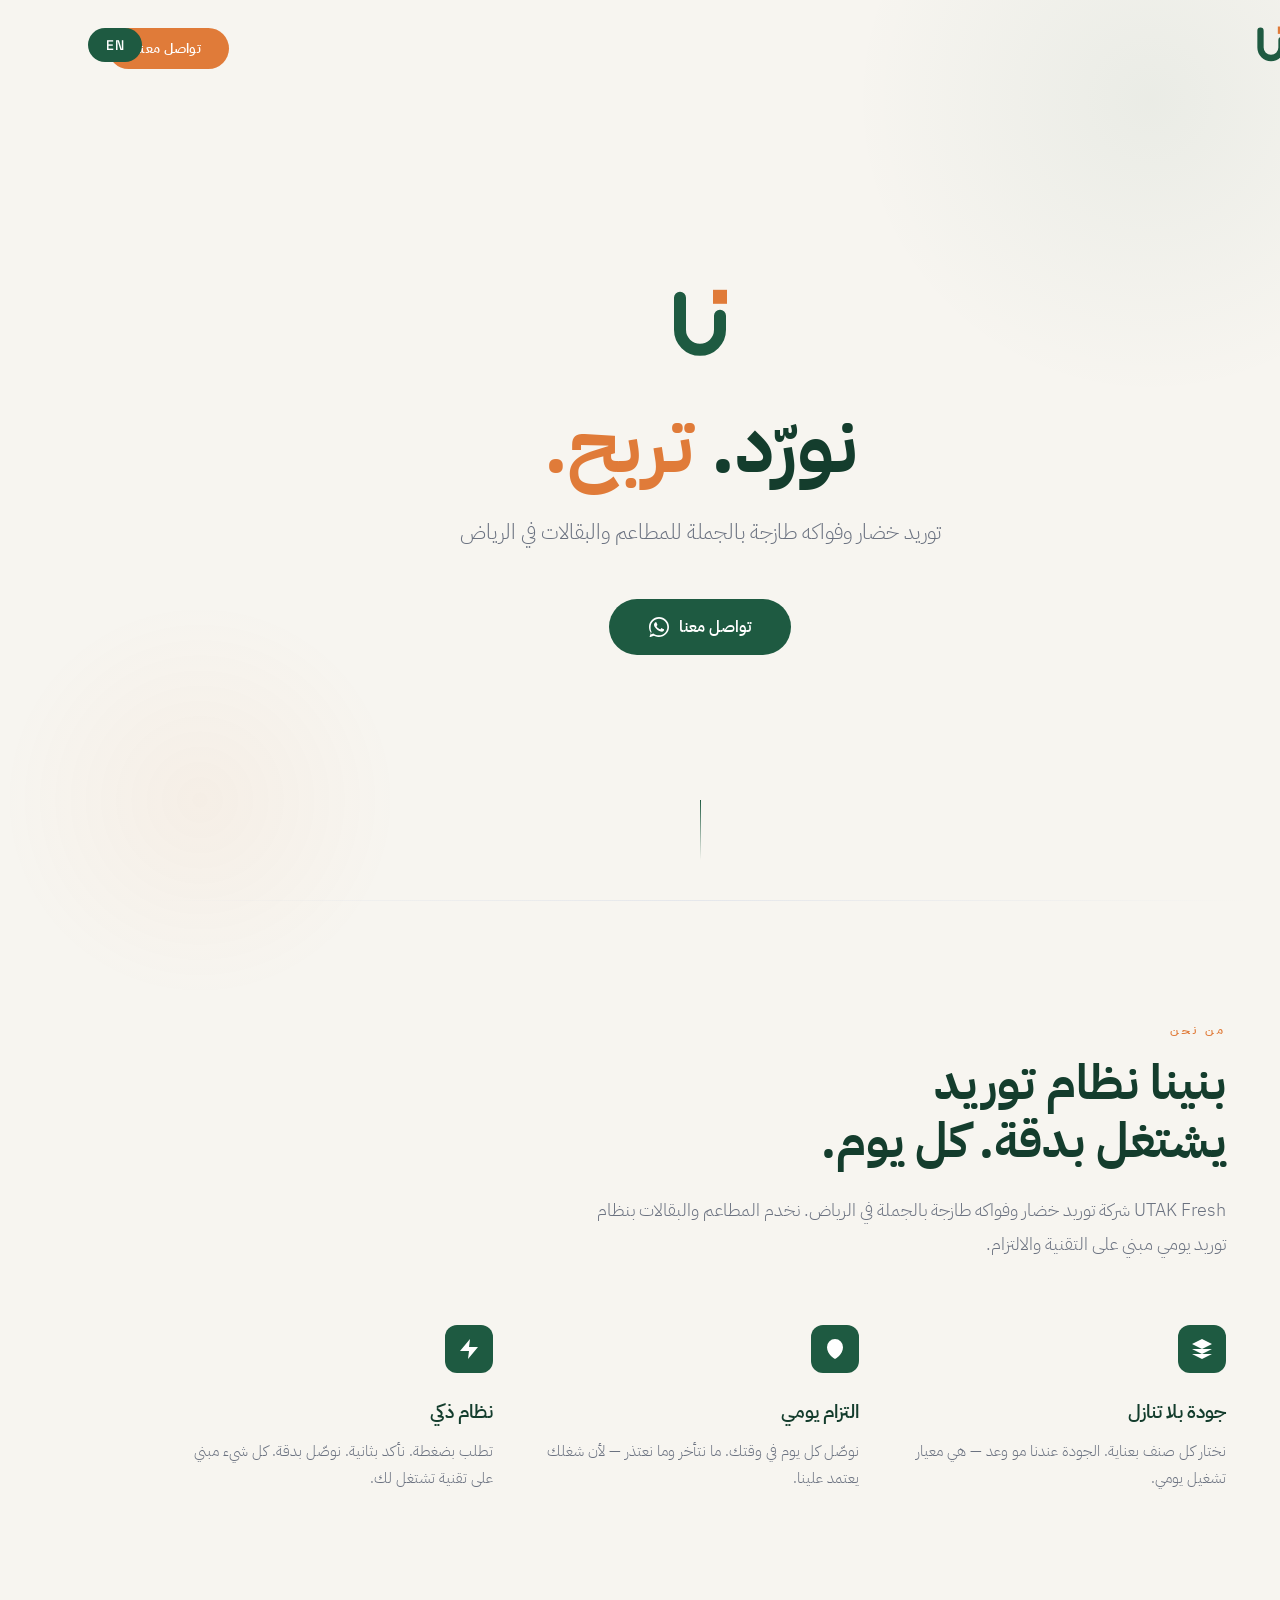
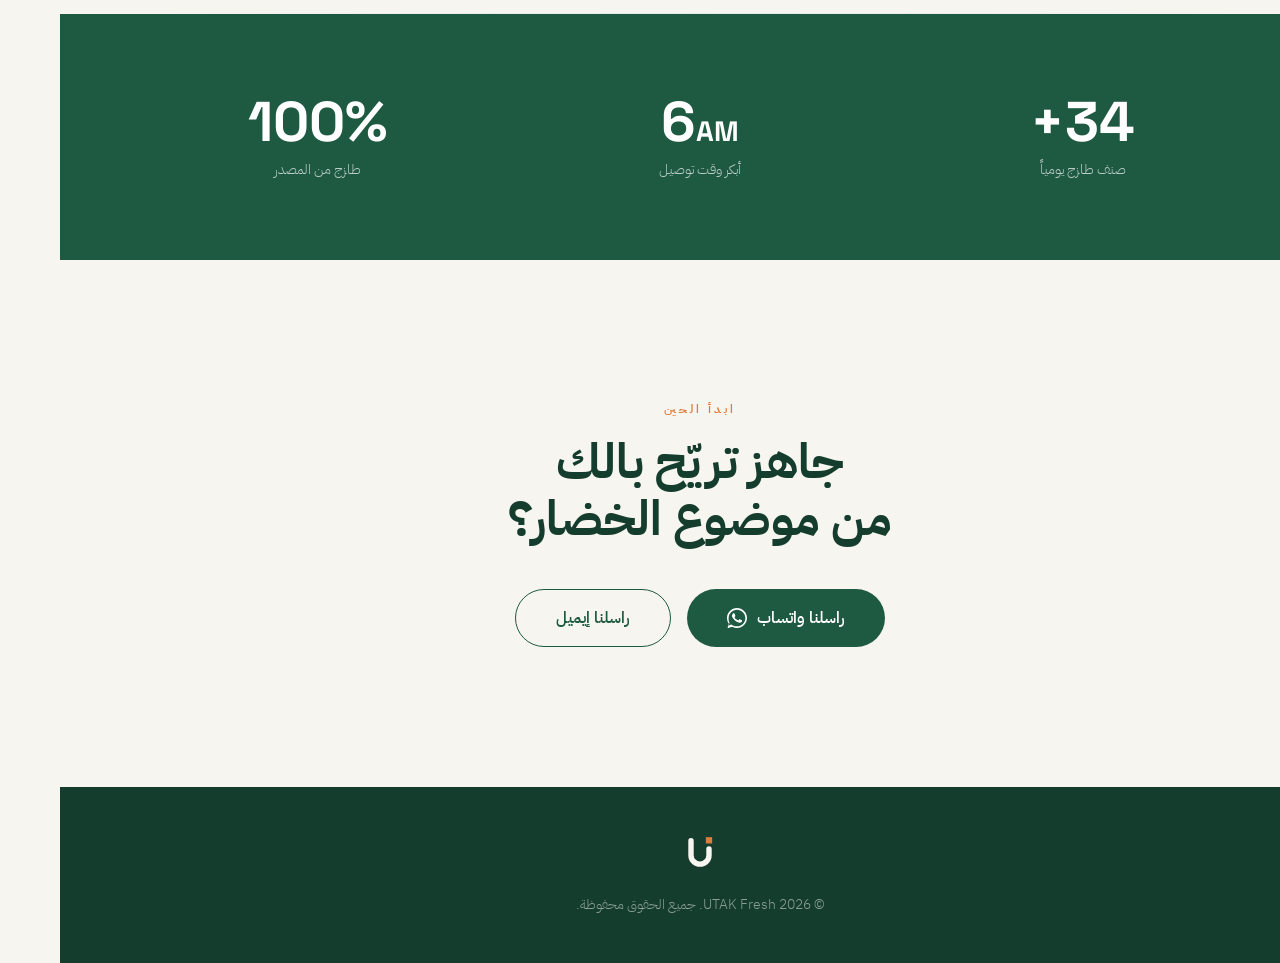
==== index.html @ 9f9133dc "initial commit" ====
<!DOCTYPE html>
<html lang="ar" dir="rtl">
<head>
<meta charset="UTF-8">
<meta name="viewport" content="width=device-width, initial-scale=1.0">
<title>UTAK Fresh | توريد خضار وفواكه طازجة بالجملة</title>
<meta name="description" content="UTAK Fresh - شريكك في توريد الخضار والفواكه الطازجة بالجملة في الرياض">
<link rel="preconnect" href="https://fonts.googleapis.com">
<link href="https://fonts.googleapis.com/css2?family=IBM+Plex+Sans+Arabic:wght@300;400;500;600;700&family=Space+Grotesk:wght@300;400;500;600;700&display=swap" rel="stylesheet">
<style>
*, *::before, *::after { margin:0; padding:0; box-sizing:border-box; }

:root {
  --green: #1E5A41;
  --green-dark: #143D2D;
  --orange: #E07B39;
  --cream: #F7F5F0;
  --white: #FFFFFF;
  --black: #0A0A0A;
  --gray: #6B7280;
  --gray-light: #E5E7EB;
}

html { scroll-behavior: smooth; }

body {
  font-family: 'IBM Plex Sans Arabic', sans-serif;
  background: var(--cream);
  color: var(--black);
  overflow-x: hidden;
  -webkit-font-smoothing: antialiased;
}

body[dir="ltr"] {
  font-family: 'Space Grotesk', sans-serif;
}

/* ===== LANG TOGGLE ===== */
.lang-toggle {
  position: fixed;
  top: 28px;
  left: 28px;
  z-index: 1000;
  background: var(--green);
  color: var(--white);
  border: none;
  padding: 8px 18px;
  border-radius: 40px;
  font-size: 14px;
  font-weight: 500;
  cursor: pointer;
  letter-spacing: 0.5px;
  transition: all 0.3s ease;
  font-family: 'Space Grotesk', sans-serif;
}

[dir="ltr"] .lang-toggle { right: 28px; left: auto; }

.lang-toggle:hover {
  background: var(--green-dark);
  transform: scale(1.05);
}

/* ===== NAV ===== */
nav {
  position: fixed;
  top: 0;
  width: 100%;
  padding: 24px 48px;
  display: flex;
  justify-content: space-between;
  align-items: center;
  z-index: 100;
  transition: all 0.4s ease;
}

nav.scrolled {
  background: rgba(247,245,240,0.92);
  backdrop-filter: blur(20px);
  padding: 16px 48px;
  box-shadow: 0 1px 0 rgba(0,0,0,0.05);
}

.nav-logo svg { width: 42px; height: 42px; }

.nav-cta {
  background: var(--orange);
  color: var(--white);
  text-decoration: none;
  padding: 10px 28px;
  border-radius: 40px;
  font-size: 14px;
  font-weight: 600;
  transition: all 0.3s ease;
  letter-spacing: 0.3px;
}

.nav-cta:hover {
  background: #c96a2e;
  transform: translateY(-2px);
  box-shadow: 0 8px 24px rgba(224,123,57,0.3);
}

/* ===== HERO ===== */
.hero {
  min-height: 100vh;
  display: flex;
  flex-direction: column;
  justify-content: center;
  align-items: center;
  text-align: center;
  padding: 120px 24px 80px;
  position: relative;
}

.hero::before {
  content: '';
  position: absolute;
  top: -200px;
  right: -200px;
  width: 600px;
  height: 600px;
  background: radial-gradient(circle, rgba(30,90,65,0.06) 0%, transparent 70%);
  border-radius: 50%;
  animation: pulse 8s ease-in-out infinite;
}

.hero::after {
  content: '';
  position: absolute;
  bottom: -100px;
  left: -150px;
  width: 400px;
  height: 400px;
  background: radial-gradient(circle, rgba(224,123,57,0.05) 0%, transparent 70%);
  border-radius: 50%;
  animation: pulse 10s ease-in-out infinite reverse;
}

@keyframes pulse {
  0%, 100% { transform: scale(1); opacity: 0.5; }
  50% { transform: scale(1.15); opacity: 1; }
}

.hero-logo {
  width: 80px;
  height: 80px;
  margin-bottom: 40px;
  opacity: 0;
  animation: fadeUp 1s ease forwards 0.2s;
}

.hero h1 {
  font-size: clamp(2.8rem, 6vw, 5.5rem);
  font-weight: 700;
  line-height: 1.1;
  color: var(--green-dark);
  margin-bottom: 24px;
  opacity: 0;
  animation: fadeUp 1s ease forwards 0.5s;
  max-width: 800px;
}

.hero h1 span {
  color: var(--orange);
}

.hero-sub {
  font-size: clamp(1rem, 2vw, 1.3rem);
  font-weight: 300;
  color: var(--gray);
  max-width: 520px;
  line-height: 1.8;
  margin-bottom: 48px;
  opacity: 0;
  animation: fadeUp 1s ease forwards 0.8s;
}

.hero-cta {
  display: inline-flex;
  align-items: center;
  gap: 10px;
  background: var(--green);
  color: var(--white);
  text-decoration: none;
  padding: 16px 40px;
  border-radius: 50px;
  font-size: 16px;
  font-weight: 600;
  transition: all 0.4s ease;
  opacity: 0;
  animation: fadeUp 1s ease forwards 1.1s;
}

.hero-cta:hover {
  background: var(--green-dark);
  transform: translateY(-3px);
  box-shadow: 0 12px 32px rgba(30,90,65,0.25);
}

.hero-cta svg { width: 20px; height: 20px; }

.scroll-line {
  position: absolute;
  bottom: 40px;
  width: 1px;
  height: 60px;
  background: linear-gradient(to bottom, var(--green), transparent);
  animation: scrollDown 2s ease-in-out infinite;
}

@keyframes scrollDown {
  0% { opacity: 0; transform: translateY(-20px); }
  50% { opacity: 1; }
  100% { opacity: 0; transform: translateY(20px); }
}

@keyframes fadeUp {
  from { opacity: 0; transform: translateY(30px); }
  to { opacity: 1; transform: translateY(0); }
}

/* ===== SECTIONS ===== */
section {
  padding: 120px 24px;
  max-width: 1100px;
  margin: 0 auto;
}

.section-label {
  font-size: 12px;
  font-weight: 600;
  letter-spacing: 3px;
  text-transform: uppercase;
  color: var(--orange);
  margin-bottom: 16px;
}

.section-title {
  font-size: clamp(2rem, 4vw, 3rem);
  font-weight: 700;
  color: var(--green-dark);
  line-height: 1.2;
  margin-bottom: 24px;
}

.section-text {
  font-size: 1.1rem;
  font-weight: 300;
  color: var(--gray);
  line-height: 1.9;
  max-width: 640px;
}

/* ===== DIVIDER ===== */
.divider {
  width: 100%;
  height: 1px;
  background: linear-gradient(to right, transparent, var(--gray-light), transparent);
  max-width: 1100px;
  margin: 0 auto;
}

/* ===== ABOUT ===== */
.about { position: relative; }

/* ===== PILLARS ===== */
.pillars {
  display: grid;
  grid-template-columns: repeat(3, 1fr);
  gap: 48px;
  margin-top: 64px;
}

.pillar {
  opacity: 0;
  transform: translateY(40px);
  transition: all 0.8s ease;
}

.pillar.visible {
  opacity: 1;
  transform: translateY(0);
}

.pillar-icon {
  width: 48px;
  height: 48px;
  background: var(--green);
  border-radius: 12px;
  display: flex;
  align-items: center;
  justify-content: center;
  margin-bottom: 24px;
  transition: transform 0.3s ease;
}

.pillar:hover .pillar-icon {
  transform: rotate(-5deg) scale(1.05);
}

.pillar-icon svg { width: 24px; height: 24px; fill: var(--white); }

.pillar h3 {
  font-size: 1.2rem;
  font-weight: 600;
  color: var(--green-dark);
  margin-bottom: 12px;
}

.pillar p {
  font-size: 0.95rem;
  font-weight: 300;
  color: var(--gray);
  line-height: 1.8;
}

/* ===== STATS BAR ===== */
.stats-bar {
  background: var(--green);
  padding: 80px 24px;
}

.stats-inner {
  max-width: 1100px;
  margin: 0 auto;
  display: grid;
  grid-template-columns: repeat(3, 1fr);
  gap: 48px;
  text-align: center;
}

.stat {
  opacity: 0;
  transform: translateY(20px);
  transition: all 0.6s ease;
}

.stat.visible {
  opacity: 1;
  transform: translateY(0);
}

.stat-number {
  font-family: 'Space Grotesk', sans-serif;
  font-size: clamp(2.5rem, 5vw, 3.5rem);
  font-weight: 700;
  color: var(--white);
  line-height: 1;
  margin-bottom: 8px;
}

.stat-label {
  font-size: 0.9rem;
  font-weight: 300;
  color: rgba(255,255,255,0.7);
}

/* ===== CTA SECTION ===== */
.cta-section {
  text-align: center;
  padding: 140px 24px;
}

.cta-section .section-title {
  margin-bottom: 40px;
}

.cta-buttons {
  display: flex;
  gap: 16px;
  justify-content: center;
  flex-wrap: wrap;
}

.btn-primary {
  display: inline-flex;
  align-items: center;
  gap: 10px;
  background: var(--green);
  color: var(--white);
  text-decoration: none;
  padding: 16px 40px;
  border-radius: 50px;
  font-size: 16px;
  font-weight: 600;
  transition: all 0.4s ease;
}

.btn-primary:hover {
  background: var(--green-dark);
  transform: translateY(-3px);
  box-shadow: 0 12px 32px rgba(30,90,65,0.25);
}

.btn-secondary {
  display: inline-flex;
  align-items: center;
  gap: 10px;
  background: transparent;
  color: var(--green);
  text-decoration: none;
  padding: 16px 40px;
  border-radius: 50px;
  font-size: 16px;
  font-weight: 600;
  border: 1.5px solid var(--green);
  transition: all 0.4s ease;
}

.btn-secondary:hover {
  background: var(--green);
  color: var(--white);
  transform: translateY(-3px);
}

/* ===== FOOTER ===== */
footer {
  background: var(--green-dark);
  padding: 48px 24px;
  text-align: center;
}

.footer-logo svg { width: 36px; height: 36px; margin-bottom: 16px; }

.footer-text {
  font-size: 0.85rem;
  color: rgba(255,255,255,0.5);
  font-weight: 300;
}

.footer-text a {
  color: var(--orange);
  text-decoration: none;
}

/* ===== MOBILE ===== */
@media (max-width: 768px) {
  nav { padding: 16px 20px; }
  nav.scrolled { padding: 12px 20px; }
  .lang-toggle { top: 20px; left: 20px; padding: 6px 14px; font-size: 12px; }
  [dir="ltr"] .lang-toggle { right: 20px; left: auto; }

  .pillars { grid-template-columns: 1fr; gap: 40px; }
  .stats-inner { grid-template-columns: 1fr; gap: 40px; }

  section { padding: 80px 20px; }
  .cta-section { padding: 100px 20px; }

  .hero { padding: 100px 20px 60px; }
  .hero-logo { width: 60px; height: 60px; }
}

/* ===== REDUCED MOTION ===== */
@media (prefers-reduced-motion: reduce) {
  *, *::before, *::after {
    animation-duration: 0.01ms !important;
    transition-duration: 0.01ms !important;
  }
}
</style>
</head>
<body>

<!-- Language Toggle -->
<button class="lang-toggle" onclick="toggleLang()">EN</button>

<!-- Nav -->
<nav id="nav">
  <div class="nav-logo">
    <svg viewBox="0 0 100 100" xmlns="http://www.w3.org/2000/svg">
      <path d="M25 16 v40 a25 25 0 0 0 50 0 V38.5" fill="none" stroke="#1E5A41" stroke-width="15" stroke-linecap="round"/>
      <rect x="66.25" y="6" width="17.5" height="17.5" fill="#E07B39"/>
    </svg>
  </div>
  <a href="https://wa.me/966580040467" target="_blank" class="nav-cta" data-ar="تواصل معنا" data-en="Get in Touch">تواصل معنا</a>
</nav>

<!-- Hero -->
<section class="hero">
  <svg class="hero-logo" viewBox="0 0 100 100" xmlns="http://www.w3.org/2000/svg">
    <path d="M25 16 v40 a25 25 0 0 0 50 0 V38.5" fill="none" stroke="#1E5A41" stroke-width="15" stroke-linecap="round"/>
    <rect x="66.25" y="6" width="17.5" height="17.5" fill="#E07B39"/>
  </svg>
  <h1 data-ar="نورّد. <span>تربح.</span>" data-en="We Supply. <span>You Grow.</span>">نورّد. <span>تربح.</span></h1>
  <p class="hero-sub" data-ar="توريد خضار وفواكه طازجة بالجملة للمطاعم والبقالات في الرياض" data-en="Wholesale fresh produce supply for restaurants and grocery stores in Riyadh">توريد خضار وفواكه طازجة بالجملة للمطاعم والبقالات في الرياض</p>
  <a href="https://wa.me/966580040467" target="_blank" class="hero-cta">
    <span data-ar="تواصل معنا" data-en="Get in Touch">تواصل معنا</span>
    <svg viewBox="0 0 24 24" fill="currentColor"><path d="M17.472 14.382c-.297-.149-1.758-.867-2.03-.967-.273-.099-.471-.148-.67.15-.197.297-.767.966-.94 1.164-.173.199-.347.223-.644.075-.297-.15-1.255-.463-2.39-1.475-.883-.788-1.48-1.761-1.653-2.059-.173-.297-.018-.458.13-.606.134-.133.298-.347.446-.52.149-.174.198-.298.298-.497.099-.198.05-.371-.025-.52-.075-.149-.669-1.612-.916-2.207-.242-.579-.487-.5-.669-.51-.173-.008-.371-.01-.57-.01-.198 0-.52.074-.792.372-.272.297-1.04 1.016-1.04 2.479 0 1.462 1.065 2.875 1.213 3.074.149.198 2.096 3.2 5.077 4.487.709.306 1.262.489 1.694.625.712.227 1.36.195 1.871.118.571-.085 1.758-.719 2.006-1.413.248-.694.248-1.289.173-1.413-.074-.124-.272-.198-.57-.347z"/><path d="M12 0C5.373 0 0 5.373 0 12c0 2.625.846 5.059 2.284 7.034L.789 23.492a.5.5 0 00.611.611l4.458-1.495A11.943 11.943 0 0012 24c6.627 0 12-5.373 12-12S18.627 0 12 0zm0 22c-2.35 0-4.536-.682-6.396-1.852l-.446-.283-3.1 1.04 1.04-3.1-.283-.446A9.958 9.958 0 012 12C2 6.486 6.486 2 12 2s10 4.486 10 10-4.486 10-10 10z"/></svg>
  </a>
  <div class="scroll-line"></div>
</section>

<div class="divider"></div>

<!-- About -->
<section class="about">
  <div class="section-label" data-ar="من نحن" data-en="WHO WE ARE">من نحن</div>
  <h2 class="section-title" data-ar="بنينا نظام توريد<br>يشتغل بدقة. كل يوم." data-en="We built a supply system<br>that runs with precision. Every day.">بنينا نظام توريد<br>يشتغل بدقة. كل يوم.</h2>
  <p class="section-text" data-ar="UTAK Fresh شركة توريد خضار وفواكه طازجة بالجملة في الرياض. نخدم المطاعم والبقالات بنظام توريد يومي مبني على التقنية والالتزام." data-en="UTAK Fresh is a wholesale fresh produce distribution company in Riyadh. We serve restaurants and grocery stores with a daily supply system built on technology and commitment.">UTAK Fresh شركة توريد خضار وفواكه طازجة بالجملة في الرياض. نخدم المطاعم والبقالات بنظام توريد يومي مبني على التقنية والالتزام.</p>

  <div class="pillars">
    <div class="pillar">
      <div class="pillar-icon">
        <svg viewBox="0 0 24 24"><path d="M12 2L2 7l10 5 10-5-10-5zM2 17l10 5 10-5M2 12l10 5 10-5"/></svg>
      </div>
      <h3 data-ar="جودة بلا تنازل" data-en="Uncompromising Quality">جودة بلا تنازل</h3>
      <p data-ar="نختار كل صنف بعناية. الجودة عندنا مو وعد — هي معيار تشغيل يومي." data-en="Every item is carefully selected. Quality isn't a promise — it's our daily operating standard.">نختار كل صنف بعناية. الجودة عندنا مو وعد — هي معيار تشغيل يومي.</p>
    </div>
    <div class="pillar">
      <div class="pillar-icon">
        <svg viewBox="0 0 24 24"><path d="M12 22s-8-4.5-8-11.8A8 8 0 0112 2a8 8 0 018 8.2c0 7.3-8 11.8-8 11.8z"/><circle cx="12" cy="10" r="3"/></svg>
      </div>
      <h3 data-ar="التزام يومي" data-en="Daily Commitment">التزام يومي</h3>
      <p data-ar="نوصّل كل يوم في وقتك. ما نتأخر وما نعتذر — لأن شغلك يعتمد علينا." data-en="We deliver every day, on your schedule. No delays, no excuses — because your business depends on us.">نوصّل كل يوم في وقتك. ما نتأخر وما نعتذر — لأن شغلك يعتمد علينا.</p>
    </div>
    <div class="pillar">
      <div class="pillar-icon">
        <svg viewBox="0 0 24 24"><path d="M13 2L3 14h9l-1 8 10-12h-9l1-8z"/></svg>
      </div>
      <h3 data-ar="نظام ذكي" data-en="Smart System">نظام ذكي</h3>
      <p data-ar="تطلب بضغطة. نأكد بثانية. نوصّل بدقة. كل شيء مبني على تقنية تشتغل لك." data-en="Order in a tap. Confirmed in seconds. Delivered with precision. Everything runs on technology built for you.">تطلب بضغطة. نأكد بثانية. نوصّل بدقة. كل شيء مبني على تقنية تشتغل لك.</p>
    </div>
  </div>
</section>

<div class="divider"></div>

<!-- Stats -->
<div class="stats-bar">
  <div class="stats-inner">
    <div class="stat">
      <div class="stat-number">34+</div>
      <div class="stat-label" data-ar="صنف طازج يومياً" data-en="Fresh items daily">صنف طازج يومياً</div>
    </div>
    <div class="stat">
      <div class="stat-number">6<span style="font-size:0.5em">AM</span></div>
      <div class="stat-label" data-ar="أبكر وقت توصيل" data-en="Earliest delivery time">أبكر وقت توصيل</div>
    </div>
    <div class="stat">
      <div class="stat-number">100%</div>
      <div class="stat-label" data-ar="طازج من المصدر" data-en="Fresh from source">طازج من المصدر</div>
    </div>
  </div>
</div>

<!-- CTA -->
<section class="cta-section">
  <div class="section-label" data-ar="ابدأ الحين" data-en="START NOW">ابدأ الحين</div>
  <h2 class="section-title" data-ar="جاهز تريّح بالك<br>من موضوع الخضار؟" data-en="Ready to never worry<br>about produce again?">جاهز تريّح بالك<br>من موضوع الخضار؟</h2>
  <div class="cta-buttons">
    <a href="https://wa.me/966580040467" target="_blank" class="btn-primary">
      <span data-ar="راسلنا واتساب" data-en="Message us on WhatsApp">راسلنا واتساب</span>
      <svg width="20" height="20" viewBox="0 0 24 24" fill="currentColor"><path d="M17.472 14.382c-.297-.149-1.758-.867-2.03-.967-.273-.099-.471-.148-.67.15-.197.297-.767.966-.94 1.164-.173.199-.347.223-.644.075-.297-.15-1.255-.463-2.39-1.475-.883-.788-1.48-1.761-1.653-2.059-.173-.297-.018-.458.13-.606.134-.133.298-.347.446-.52.149-.174.198-.298.298-.497.099-.198.05-.371-.025-.52-.075-.149-.669-1.612-.916-2.207-.242-.579-.487-.5-.669-.51-.173-.008-.371-.01-.57-.01-.198 0-.52.074-.792.372-.272.297-1.04 1.016-1.04 2.479 0 1.462 1.065 2.875 1.213 3.074.149.198 2.096 3.2 5.077 4.487.709.306 1.262.489 1.694.625.712.227 1.36.195 1.871.118.571-.085 1.758-.719 2.006-1.413.248-.694.248-1.289.173-1.413-.074-.124-.272-.198-.57-.347z"/><path d="M12 0C5.373 0 0 5.373 0 12c0 2.625.846 5.059 2.284 7.034L.789 23.492a.5.5 0 00.611.611l4.458-1.495A11.943 11.943 0 0012 24c6.627 0 12-5.373 12-12S18.627 0 12 0zm0 22c-2.35 0-4.536-.682-6.396-1.852l-.446-.283-3.1 1.04 1.04-3.1-.283-.446A9.958 9.958 0 012 12C2 6.486 6.486 2 12 2s10 4.486 10 10-4.486 10-10 10z"/></svg>
    </a>
    <a href="mailto:utak.business@gmail.com" class="btn-secondary">
      <span data-ar="راسلنا إيميل" data-en="Email Us">راسلنا إيميل</span>
    </a>
  </div>
</section>

<!-- Footer -->
<footer>
  <div class="footer-logo">
    <svg viewBox="0 0 100 100" xmlns="http://www.w3.org/2000/svg">
      <path d="M25 16 v40 a25 25 0 0 0 50 0 V38.5" fill="none" stroke="#F7F5F0" stroke-width="15" stroke-linecap="round"/>
      <rect x="66.25" y="6" width="17.5" height="17.5" fill="#E07B39"/>
    </svg>
  </div>
  <p class="footer-text" data-ar="© 2026 UTAK Fresh. جميع الحقوق محفوظة." data-en="© 2026 UTAK Fresh. All rights reserved.">© 2026 UTAK Fresh. جميع الحقوق محفوظة.</p>
</footer>

<script>
// Nav scroll effect
const nav = document.getElementById('nav');
window.addEventListener('scroll', () => {
  nav.classList.toggle('scrolled', window.scrollY > 60);
});

// Intersection Observer for animations
const observer = new IntersectionObserver((entries) => {
  entries.forEach(entry => {
    if (entry.isIntersecting) {
      entry.target.classList.add('visible');
    }
  });
}, { threshold: 0.2 });

document.querySelectorAll('.pillar, .stat').forEach(el => observer.observe(el));

// Language toggle
let isAr = true;
function toggleLang() {
  isAr = !isAr;
  const btn = document.querySelector('.lang-toggle');
  const html = document.documentElement;

  if (isAr) {
    html.lang = 'ar';
    html.dir = 'rtl';
    document.body.removeAttribute('dir');
    btn.textContent = 'EN';
    document.querySelectorAll('[data-ar]').forEach(el => {
      el.innerHTML = el.getAttribute('data-ar');
    });
  } else {
    html.lang = 'en';
    html.dir = 'ltr';
    document.body.setAttribute('dir', 'ltr');
    btn.textContent = 'عربي';
    document.querySelectorAll('[data-en]').forEach(el => {
      el.innerHTML = el.getAttribute('data-en');
    });
  }
}
</script>

</body>
</html>
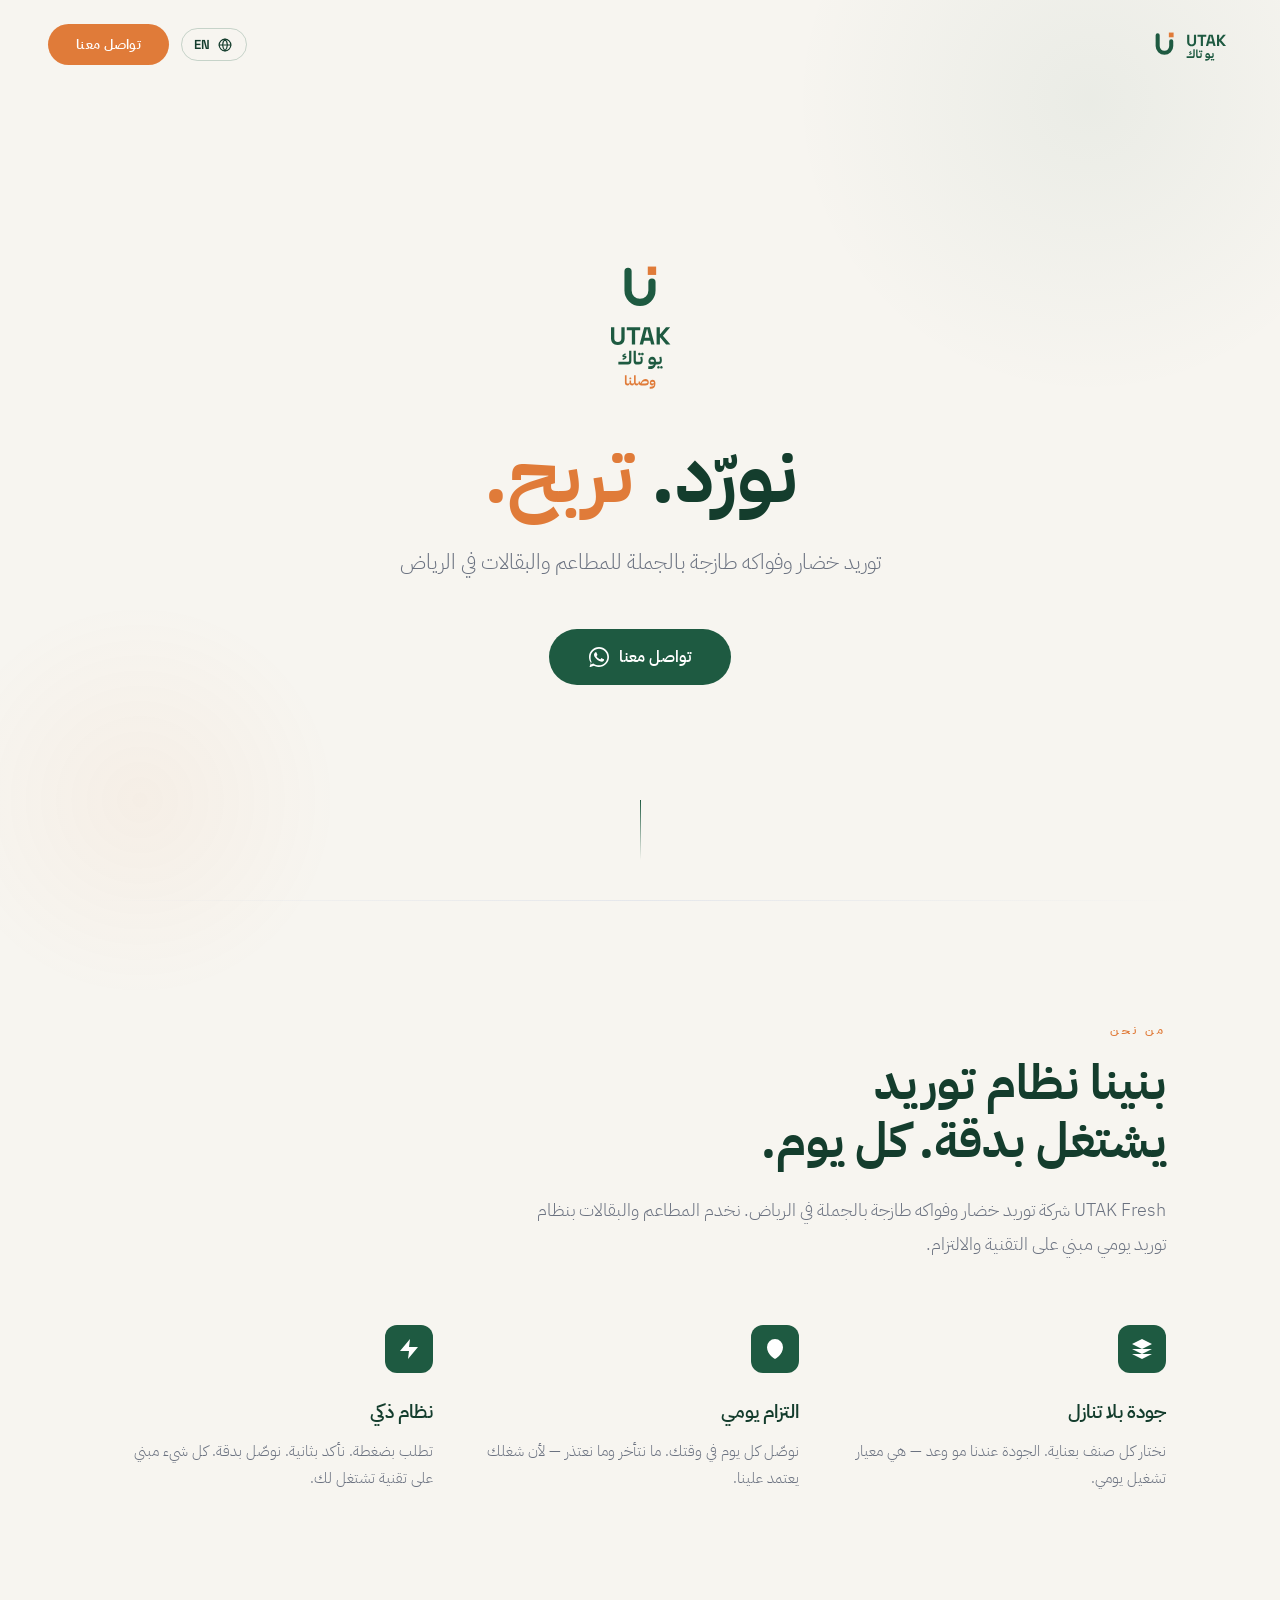
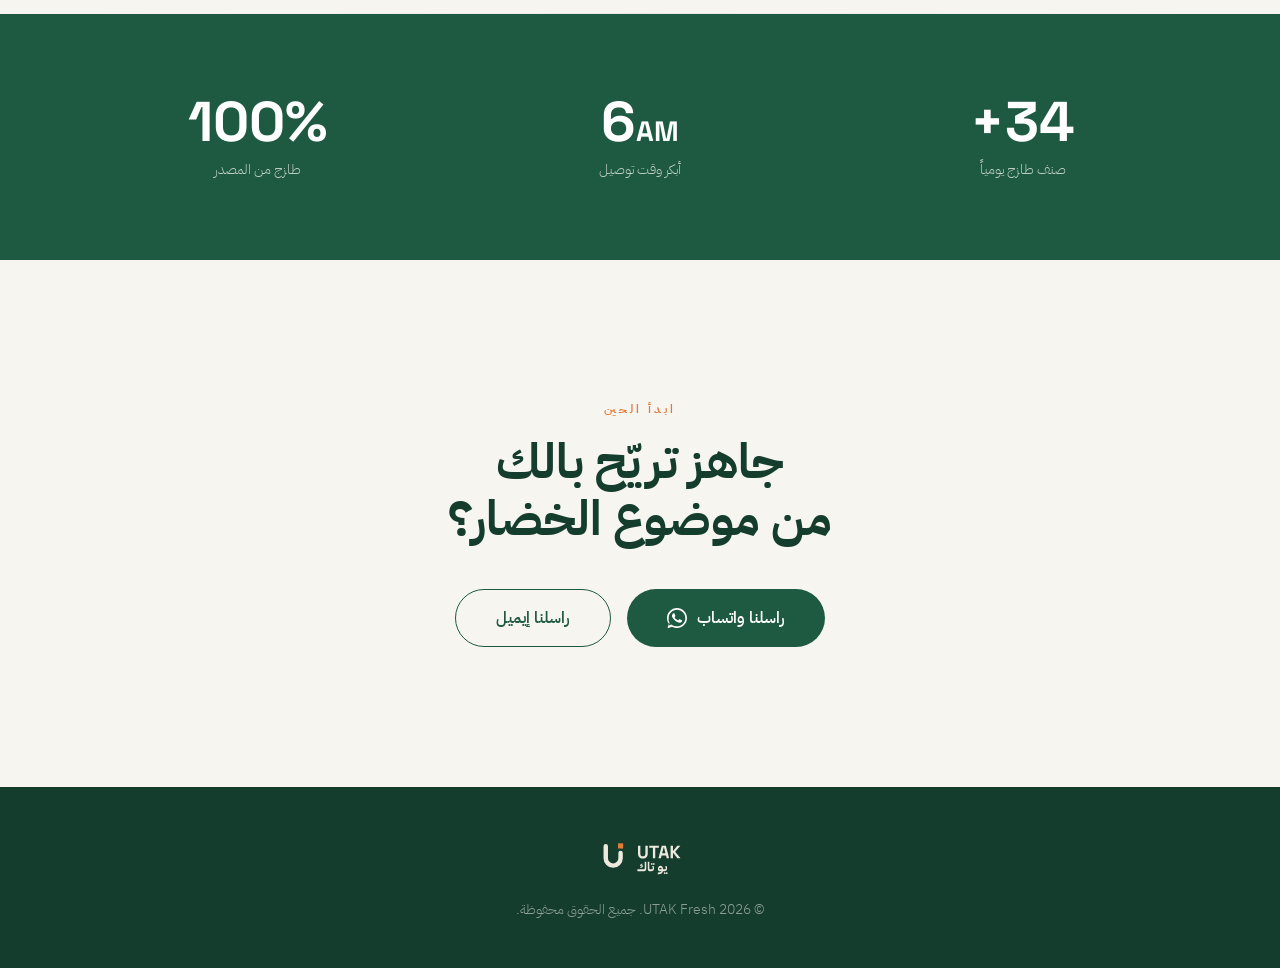
==== commit 3f442f14: "updated website" ====
--- a/index.html
+++ b/index.html
@@ -4,8 +4,35 @@
 <meta charset="UTF-8">
 <meta name="viewport" content="width=device-width, initial-scale=1.0">
 <title>UTAK Fresh | توريد خضار وفواكه طازجة بالجملة</title>
-<meta name="description" content="UTAK Fresh - شريكك في توريد الخضار والفواكه الطازجة بالجملة في الرياض">
+<meta name="description" content="UTAK Fresh - شريكك في توريد الخضار والفواكه الطازجة بالجملة للمطاعم والبقالات في الرياض. نظام توريد يومي بالتقنية والالتزام.">
+<meta name="theme-color" content="#1E5A41">
+
+<!-- Favicon -->
+<link rel="icon" type="image/svg+xml" href="logos/svg/utak-icon-color.svg">
+<link rel="icon" type="image/png" sizes="192x192" href="logos/png/utak-icon-color-192.png">
+<link rel="icon" type="image/png" sizes="512x512" href="logos/png/utak-icon-color-512.png">
+<link rel="apple-touch-icon" sizes="180x180" href="logos/png/utak-icon-color-512.png">
+
+<!-- Open Graph -->
+<meta property="og:type" content="website">
+<meta property="og:site_name" content="UTAK Fresh">
+<meta property="og:url" content="https://utakfresh.com/">
+<meta property="og:title" content="UTAK Fresh | توريد خضار وفواكه طازجة بالجملة">
+<meta property="og:description" content="نظام توريد يومي للمطاعم والبقالات في الرياض. جودة بلا تنازل، التزام يومي، نظام ذكي.">
+<meta property="og:image" content="https://utakfresh.com/logos/png/utak-lockup-horizontal-color-2000.png">
+<meta property="og:image:width" content="2000">
+<meta property="og:image:height" content="933">
+<meta property="og:locale" content="ar_SA">
+<meta property="og:locale:alternate" content="en_US">
+
+<!-- Twitter -->
+<meta name="twitter:card" content="summary_large_image">
+<meta name="twitter:title" content="UTAK Fresh | وصلنا">
+<meta name="twitter:description" content="توريد خضار وفواكه طازجة بالجملة في الرياض.">
+<meta name="twitter:image" content="https://utakfresh.com/logos/png/utak-lockup-horizontal-color-2000.png">
+
 <link rel="preconnect" href="https://fonts.googleapis.com">
+<link rel="preconnect" href="https://fonts.gstatic.com" crossorigin>
 <link href="https://fonts.googleapis.com/css2?family=IBM+Plex+Sans+Arabic:wght@300;400;500;600;700&family=Space+Grotesk:wght@300;400;500;600;700&display=swap" rel="stylesheet">
 <style>
 *, *::before, *::after { margin:0; padding:0; box-sizing:border-box; }
@@ -21,13 +48,20 @@
   --gray-light: #E5E7EB;
 }
 
-html { scroll-behavior: smooth; }
+html {
+  scroll-behavior: smooth;
+  overflow-x: hidden;
+  max-width: 100vw;
+}
 
 body {
   font-family: 'IBM Plex Sans Arabic', sans-serif;
   background: var(--cream);
   color: var(--black);
   overflow-x: hidden;
+  max-width: 100vw;
+  min-height: 100vh;
+  position: relative;
   -webkit-font-smoothing: antialiased;
 }
 
@@ -37,41 +71,55 @@
 
 /* ===== LANG TOGGLE ===== */
 .lang-toggle {
-  position: fixed;
-  top: 28px;
-  left: 28px;
-  z-index: 1000;
+  display: inline-flex;
+  align-items: center;
+  gap: 7px;
+  background: transparent;
+  color: var(--green-dark);
+  border: 1px solid rgba(30,90,65,0.22);
+  padding: 7px 14px 7px 12px;
+  border-radius: 999px;
+  font-size: 13px;
+  font-weight: 600;
+  cursor: pointer;
+  letter-spacing: 0.4px;
+  transition: background .25s ease, color .25s ease, border-color .25s ease, transform .25s ease;
+  font-family: 'Space Grotesk', sans-serif;
+}
+
+.lang-toggle svg { width: 14px; height: 14px; stroke: currentColor; }
+
+.lang-toggle:hover {
   background: var(--green);
   color: var(--white);
-  border: none;
-  padding: 8px 18px;
-  border-radius: 40px;
-  font-size: 14px;
-  font-weight: 500;
-  cursor: pointer;
-  letter-spacing: 0.5px;
-  transition: all 0.3s ease;
-  font-family: 'Space Grotesk', sans-serif;
-}
-
-[dir="ltr"] .lang-toggle { right: 28px; left: auto; }
-
-.lang-toggle:hover {
-  background: var(--green-dark);
-  transform: scale(1.05);
+  border-color: var(--green);
+  transform: translateY(-1px);
+}
+
+.lang-toggle:focus-visible {
+  outline: 2px solid var(--orange);
+  outline-offset: 3px;
+}
+
+.nav-actions {
+  display: inline-flex;
+  align-items: center;
+  gap: 12px;
 }
 
 /* ===== NAV ===== */
 nav {
   position: fixed;
   top: 0;
+  left: 0;
+  right: 0;
   width: 100%;
   padding: 24px 48px;
   display: flex;
   justify-content: space-between;
   align-items: center;
   z-index: 100;
-  transition: all 0.4s ease;
+  transition: background 0.4s ease, padding 0.4s ease, box-shadow 0.4s ease;
 }
 
 nav.scrolled {
@@ -81,7 +129,8 @@
   box-shadow: 0 1px 0 rgba(0,0,0,0.05);
 }
 
-.nav-logo svg { width: 42px; height: 42px; }
+.nav-logo { display: flex; align-items: center; }
+.nav-logo img { height: 40px; width: auto; display: block; }
 
 .nav-cta {
   background: var(--orange);
@@ -143,9 +192,10 @@
 }
 
 .hero-logo {
-  width: 80px;
-  height: 80px;
+  width: auto;
+  height: 140px;
   margin-bottom: 40px;
+  display: block;
   opacity: 0;
   animation: fadeUp 1s ease forwards 0.2s;
 }
@@ -421,7 +471,8 @@
   text-align: center;
 }
 
-.footer-logo svg { width: 36px; height: 36px; margin-bottom: 16px; }
+.footer-logo { display: flex; justify-content: center; margin-bottom: 20px; }
+.footer-logo img { height: 44px; width: auto; display: block; }
 
 .footer-text {
   font-size: 0.85rem;
@@ -436,10 +487,23 @@
 
 /* ===== MOBILE ===== */
 @media (max-width: 768px) {
-  nav { padding: 16px 20px; }
-  nav.scrolled { padding: 12px 20px; }
-  .lang-toggle { top: 20px; left: 20px; padding: 6px 14px; font-size: 12px; }
-  [dir="ltr"] .lang-toggle { right: 20px; left: auto; }
+  nav {
+    padding: 12px 16px;
+    gap: 12px;
+  }
+  nav.scrolled { padding: 10px 16px; }
+  .nav-logo img { height: 30px; }
+  .nav-actions { gap: 8px; }
+  .nav-cta {
+    padding: 7px 14px;
+    font-size: 12px;
+  }
+  .lang-toggle {
+    padding: 6px 10px 6px 9px;
+    font-size: 11px;
+    gap: 5px;
+  }
+  .lang-toggle svg { width: 12px; height: 12px; }
 
   .pillars { grid-template-columns: 1fr; gap: 40px; }
   .stats-inner { grid-template-columns: 1fr; gap: 40px; }
@@ -447,8 +511,21 @@
   section { padding: 80px 20px; }
   .cta-section { padding: 100px 20px; }
 
-  .hero { padding: 100px 20px 60px; }
-  .hero-logo { width: 60px; height: 60px; }
+  .hero { padding: 120px 20px 60px; align-items: center; }
+  .hero-logo { height: 96px; margin-bottom: 32px; }
+  .hero h1 { padding: 0 8px; }
+  .hero-sub { padding: 0 8px; }
+
+  .cta-buttons { flex-direction: column; align-items: stretch; padding: 0 8px; }
+  .btn-primary, .btn-secondary { justify-content: center; }
+
+  .footer-logo img { height: 36px; }
+}
+
+@media (max-width: 380px) {
+  .lang-toggle .lang-toggle-text { display: none; }
+  .lang-toggle { padding: 6px 10px; }
+  .nav-logo img { height: 26px; }
 }
 
 /* ===== REDUCED MOTION ===== */
@@ -462,26 +539,27 @@
 </head>
 <body>
 
-<!-- Language Toggle -->
-<button class="lang-toggle" onclick="toggleLang()">EN</button>
-
 <!-- Nav -->
 <nav id="nav">
-  <div class="nav-logo">
-    <svg viewBox="0 0 100 100" xmlns="http://www.w3.org/2000/svg">
-      <path d="M25 16 v40 a25 25 0 0 0 50 0 V38.5" fill="none" stroke="#1E5A41" stroke-width="15" stroke-linecap="round"/>
-      <rect x="66.25" y="6" width="17.5" height="17.5" fill="#E07B39"/>
-    </svg>
+  <a href="#" class="nav-logo" aria-label="UTAK Fresh">
+    <img src="logos/svg/utak-lockup-horizontal-color.svg" alt="UTAK Fresh">
+  </a>
+  <div class="nav-actions">
+    <button class="lang-toggle" onclick="toggleLang()" aria-label="Switch language">
+      <svg viewBox="0 0 24 24" fill="none" stroke-width="2" stroke-linecap="round" stroke-linejoin="round" aria-hidden="true">
+        <circle cx="12" cy="12" r="10"/>
+        <path d="M2 12h20"/>
+        <path d="M12 2a15.3 15.3 0 0 1 4 10 15.3 15.3 0 0 1-4 10 15.3 15.3 0 0 1-4-10 15.3 15.3 0 0 1 4-10z"/>
+      </svg>
+      <span class="lang-toggle-text">EN</span>
+    </button>
+    <a href="https://wa.me/966580040467" target="_blank" rel="noopener" class="nav-cta" data-ar="تواصل معنا" data-en="Get in Touch">تواصل معنا</a>
   </div>
-  <a href="https://wa.me/966580040467" target="_blank" class="nav-cta" data-ar="تواصل معنا" data-en="Get in Touch">تواصل معنا</a>
 </nav>
 
 <!-- Hero -->
 <section class="hero">
-  <svg class="hero-logo" viewBox="0 0 100 100" xmlns="http://www.w3.org/2000/svg">
-    <path d="M25 16 v40 a25 25 0 0 0 50 0 V38.5" fill="none" stroke="#1E5A41" stroke-width="15" stroke-linecap="round"/>
-    <rect x="66.25" y="6" width="17.5" height="17.5" fill="#E07B39"/>
-  </svg>
+  <img class="hero-logo" src="logos/svg/utak-lockup-vertical-tagline-color.svg" alt="UTAK Fresh — وصلنا">
   <h1 data-ar="نورّد. <span>تربح.</span>" data-en="We Supply. <span>You Grow.</span>">نورّد. <span>تربح.</span></h1>
   <p class="hero-sub" data-ar="توريد خضار وفواكه طازجة بالجملة للمطاعم والبقالات في الرياض" data-en="Wholesale fresh produce supply for restaurants and grocery stores in Riyadh">توريد خضار وفواكه طازجة بالجملة للمطاعم والبقالات في الرياض</p>
   <a href="https://wa.me/966580040467" target="_blank" class="hero-cta">
@@ -562,10 +640,7 @@
 <!-- Footer -->
 <footer>
   <div class="footer-logo">
-    <svg viewBox="0 0 100 100" xmlns="http://www.w3.org/2000/svg">
-      <path d="M25 16 v40 a25 25 0 0 0 50 0 V38.5" fill="none" stroke="#F7F5F0" stroke-width="15" stroke-linecap="round"/>
-      <rect x="66.25" y="6" width="17.5" height="17.5" fill="#E07B39"/>
-    </svg>
+    <img src="logos/svg/utak-lockup-horizontal-on-dark.svg" alt="UTAK Fresh">
   </div>
   <p class="footer-text" data-ar="© 2026 UTAK Fresh. جميع الحقوق محفوظة." data-en="© 2026 UTAK Fresh. All rights reserved.">© 2026 UTAK Fresh. جميع الحقوق محفوظة.</p>
 </footer>
@@ -592,14 +667,14 @@
 let isAr = true;
 function toggleLang() {
   isAr = !isAr;
-  const btn = document.querySelector('.lang-toggle');
+  const btnText = document.querySelector('.lang-toggle-text');
   const html = document.documentElement;
 
   if (isAr) {
     html.lang = 'ar';
     html.dir = 'rtl';
     document.body.removeAttribute('dir');
-    btn.textContent = 'EN';
+    btnText.textContent = 'EN';
     document.querySelectorAll('[data-ar]').forEach(el => {
       el.innerHTML = el.getAttribute('data-ar');
     });
@@ -607,7 +682,7 @@
     html.lang = 'en';
     html.dir = 'ltr';
     document.body.setAttribute('dir', 'ltr');
-    btn.textContent = 'عربي';
+    btnText.textContent = 'ع';
     document.querySelectorAll('[data-en]').forEach(el => {
       el.innerHTML = el.getAttribute('data-en');
     });
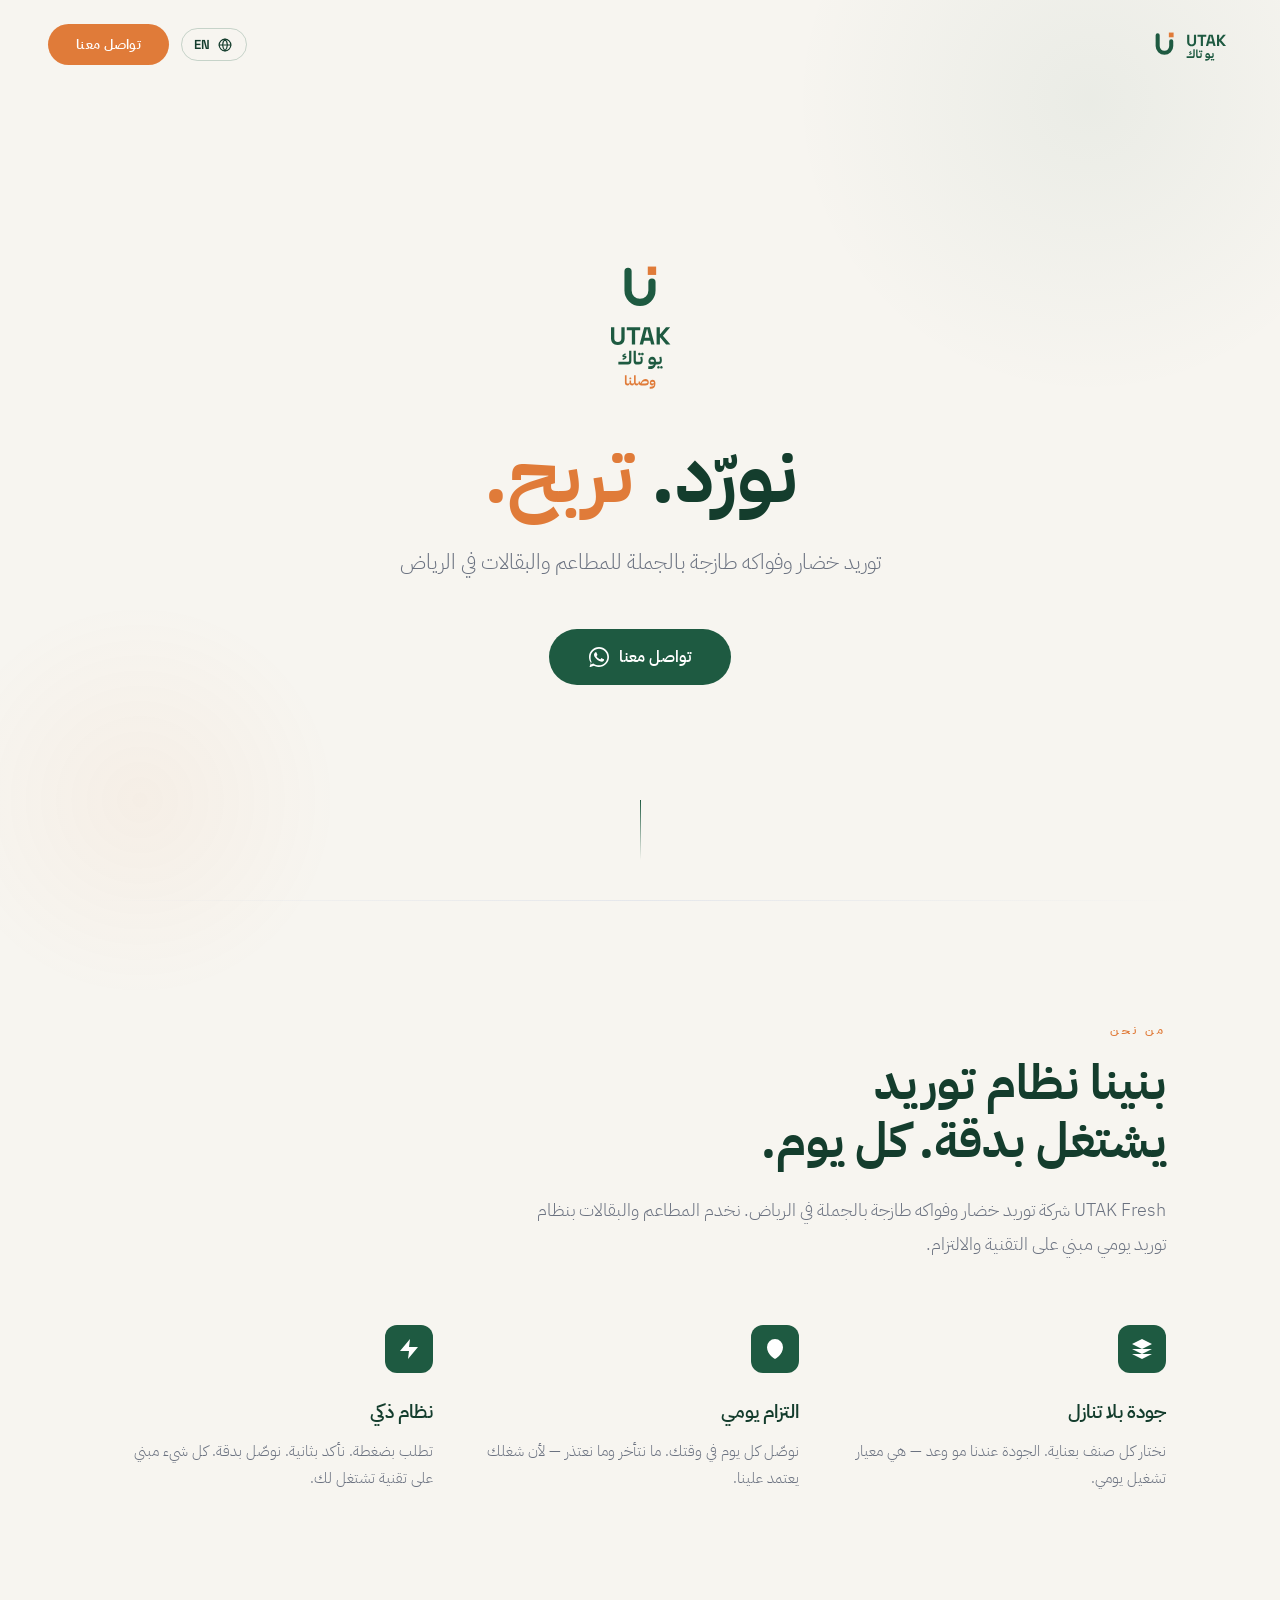
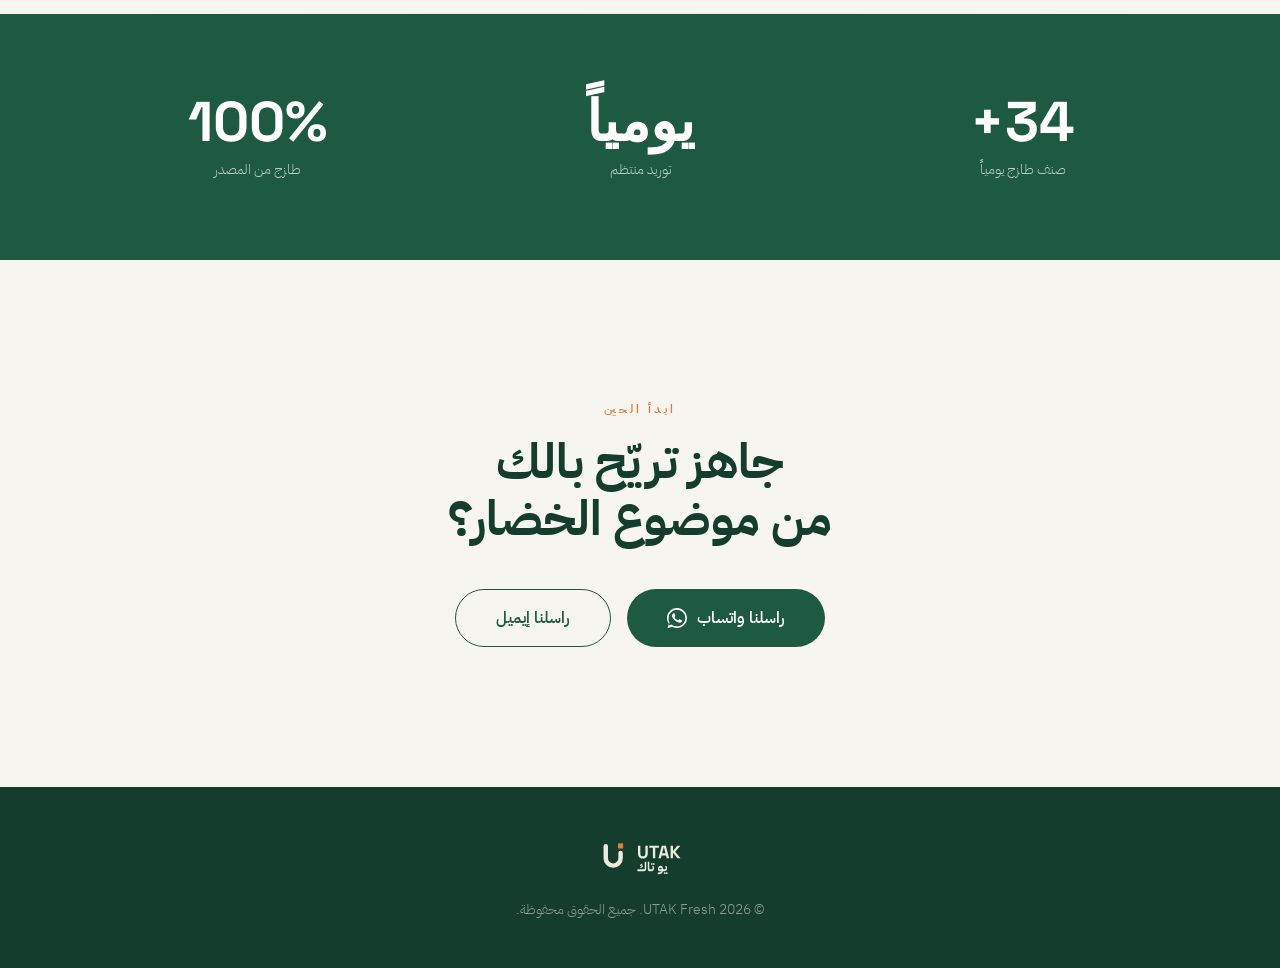
==== commit 3d939f59: "remove time promise" ====
--- a/index.html
+++ b/index.html
@@ -612,8 +612,8 @@
       <div class="stat-label" data-ar="صنف طازج يومياً" data-en="Fresh items daily">صنف طازج يومياً</div>
     </div>
     <div class="stat">
-      <div class="stat-number">6<span style="font-size:0.5em">AM</span></div>
-      <div class="stat-label" data-ar="أبكر وقت توصيل" data-en="Earliest delivery time">أبكر وقت توصيل</div>
+      <div class="stat-number">يومياً</div>
+      <div class="stat-label" data-ar="توريد منتظم" data-en="Consistent daily supply">توريد منتظم</div>
     </div>
     <div class="stat">
       <div class="stat-number">100%</div>
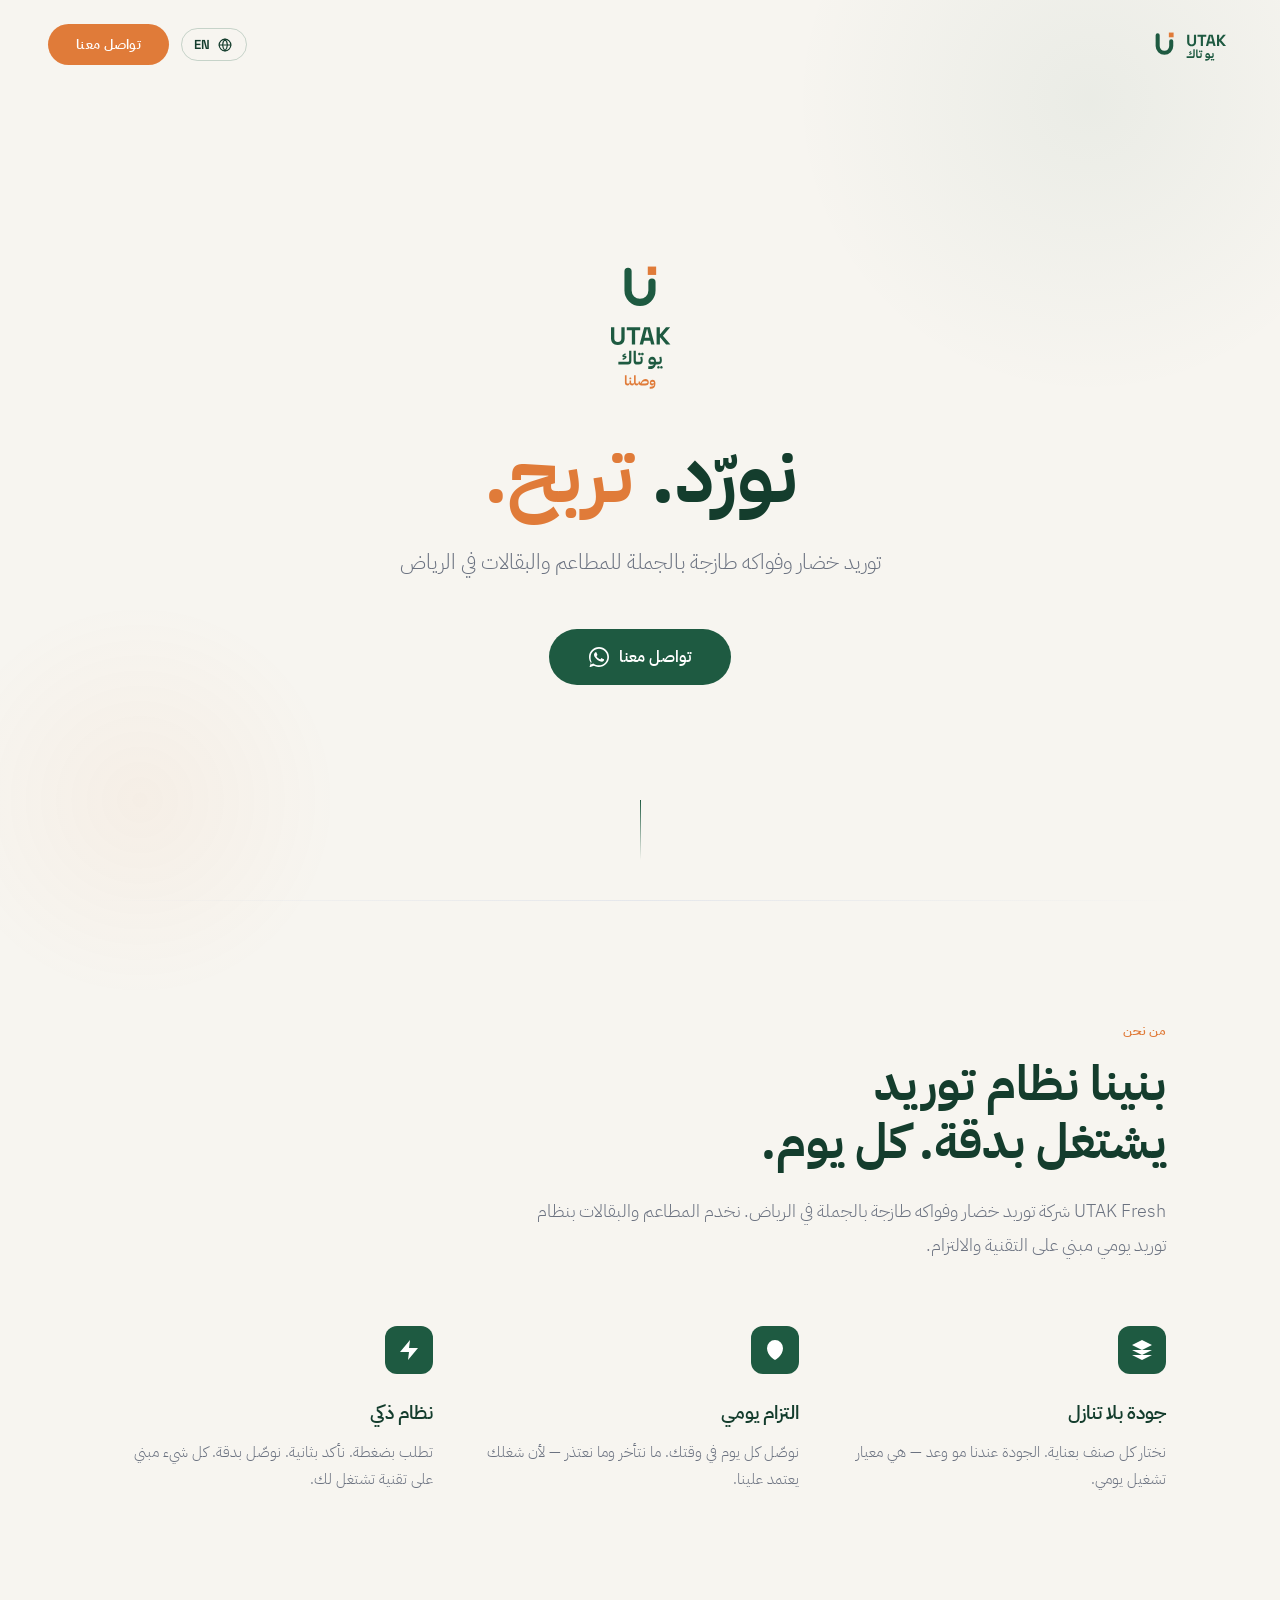
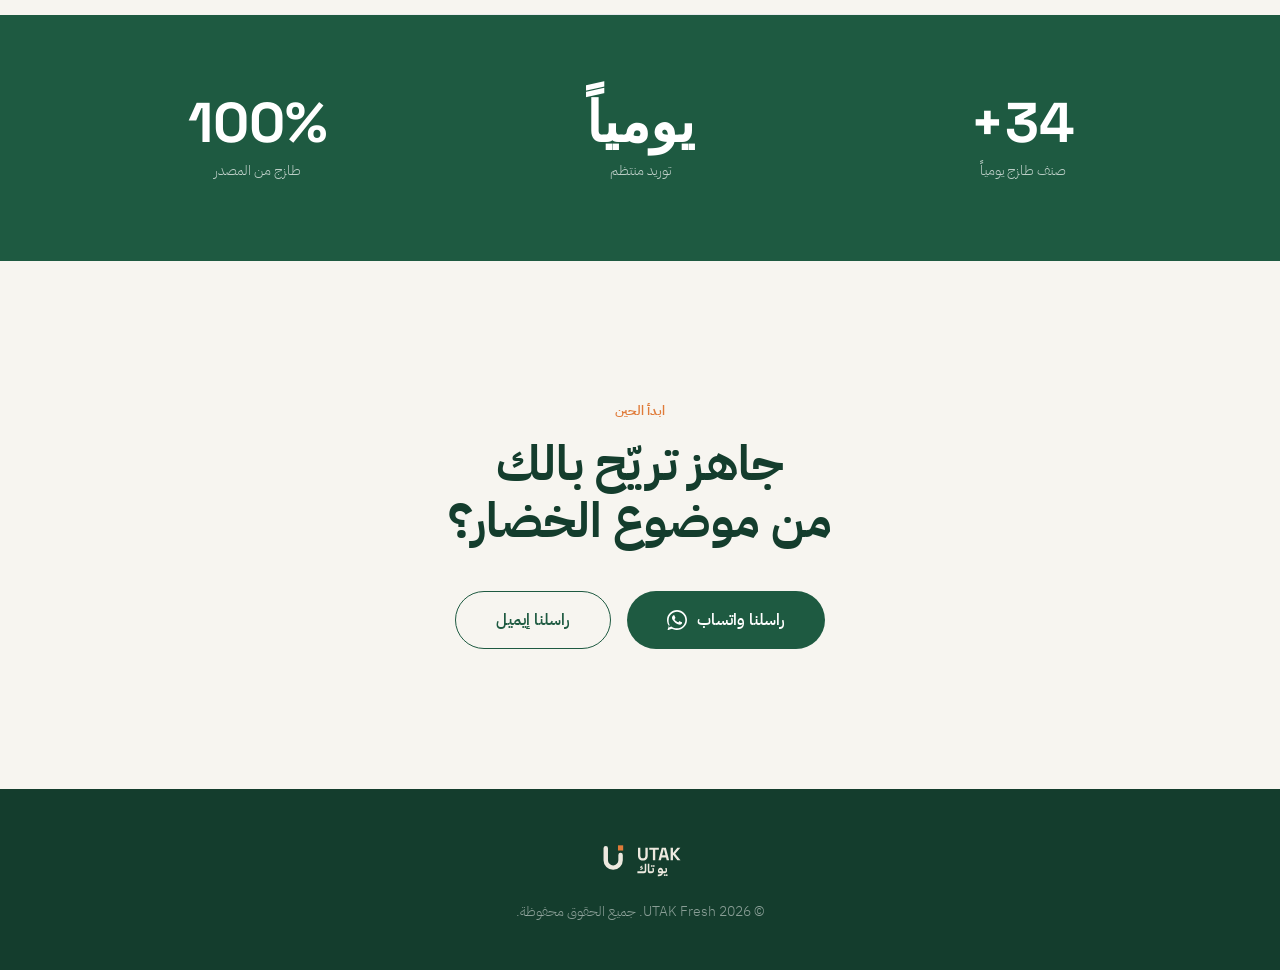
==== commit f3c3ffe7: "fix: bilingual daily stat + Arabic section-label letter-spacing" ====
--- a/index.html
+++ b/index.html
@@ -284,6 +284,11 @@
   text-transform: uppercase;
   color: var(--orange);
   margin-bottom: 16px;
+}
+
+[dir="rtl"] .section-label {
+  letter-spacing: 0;
+  font-size: 13px;
 }
 
 .section-title {
@@ -612,7 +617,7 @@
       <div class="stat-label" data-ar="صنف طازج يومياً" data-en="Fresh items daily">صنف طازج يومياً</div>
     </div>
     <div class="stat">
-      <div class="stat-number">يومياً</div>
+      <div class="stat-number" data-ar="يومياً" data-en="Daily">يومياً</div>
       <div class="stat-label" data-ar="توريد منتظم" data-en="Consistent daily supply">توريد منتظم</div>
     </div>
     <div class="stat">
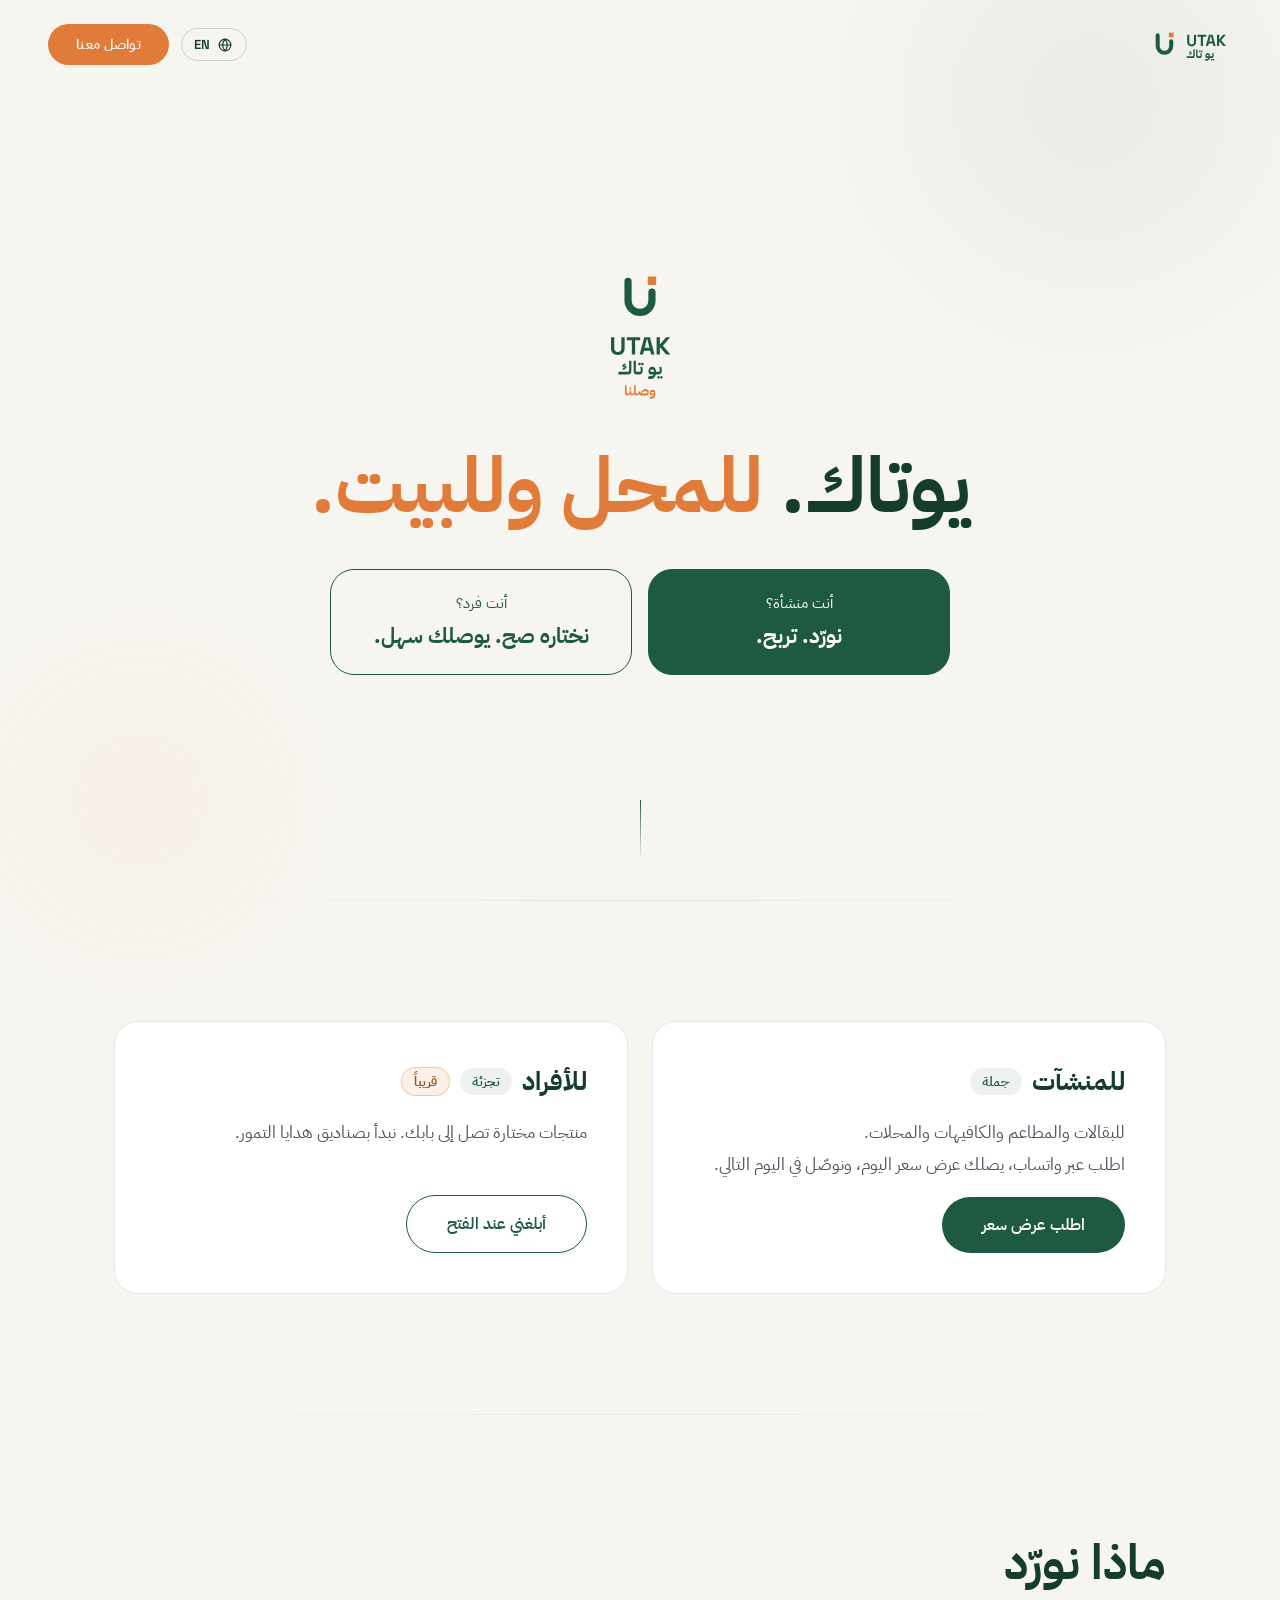
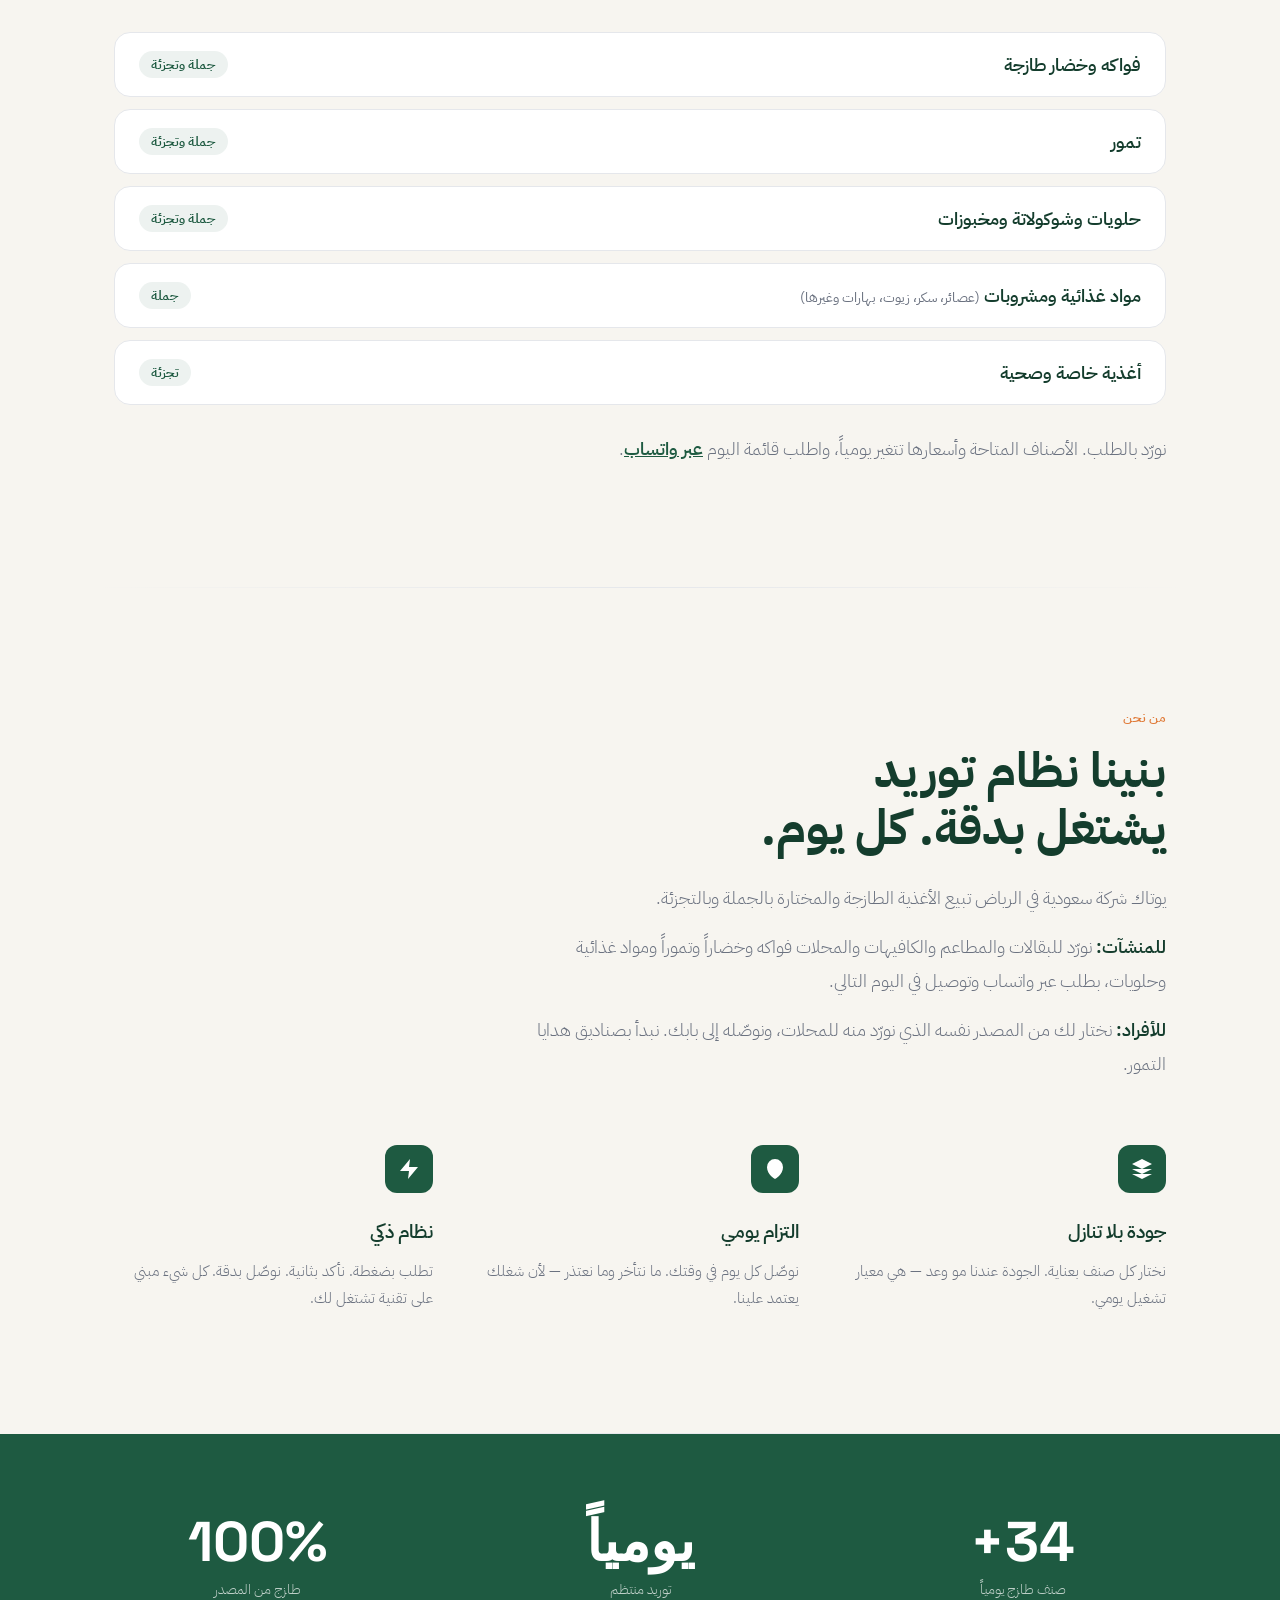
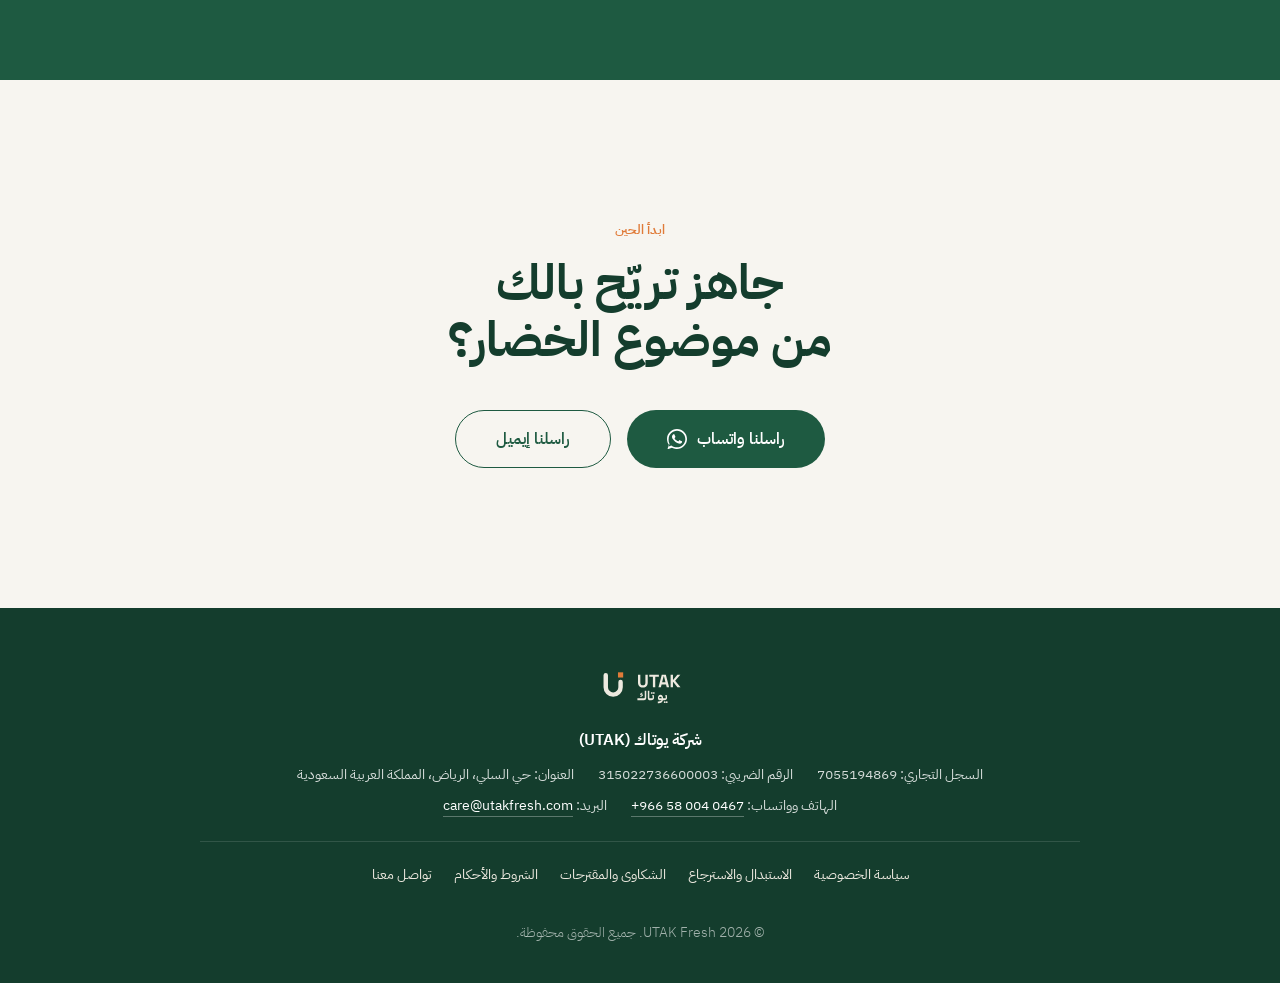
==== commit 7df6a3b8: "Site: shops + individuals, company data, five policy pages - Home: new headline «يوتاك. للمحل وللبيت" ====
--- a/index.html
+++ b/index.html
@@ -3,9 +3,10 @@
 <head>
 <meta charset="UTF-8">
 <meta name="viewport" content="width=device-width, initial-scale=1.0">
-<title>UTAK Fresh | توريد خضار وفواكه طازجة بالجملة</title>
-<meta name="description" content="UTAK Fresh - شريكك في توريد الخضار والفواكه الطازجة بالجملة للمطاعم والبقالات في الرياض. نظام توريد يومي بالتقنية والالتزام.">
+<title>UTAK Fresh | يوتاك. للمحل وللبيت.</title>
+<meta name="description" content="يوتاك شركة سعودية في الرياض تبيع الأغذية الطازجة والمختارة بالجملة وبالتجزئة.">
 <meta name="theme-color" content="#1E5A41">
+<link rel="canonical" href="https://utakfresh.com/">
 
 <!-- Favicon -->
 <link rel="icon" type="image/svg+xml" href="logos/svg/utak-icon-color.svg">
@@ -17,8 +18,8 @@
 <meta property="og:type" content="website">
 <meta property="og:site_name" content="UTAK Fresh">
 <meta property="og:url" content="https://utakfresh.com/">
-<meta property="og:title" content="UTAK Fresh | توريد خضار وفواكه طازجة بالجملة">
-<meta property="og:description" content="نظام توريد يومي للمطاعم والبقالات في الرياض. جودة بلا تنازل، التزام يومي، نظام ذكي.">
+<meta property="og:title" content="UTAK Fresh | يوتاك. للمحل وللبيت.">
+<meta property="og:description" content="يوتاك شركة سعودية في الرياض تبيع الأغذية الطازجة والمختارة بالجملة وبالتجزئة.">
 <meta property="og:image" content="https://utakfresh.com/logos/png/utak-lockup-horizontal-color-2000.png">
 <meta property="og:image:width" content="2000">
 <meta property="og:image:height" content="933">
@@ -28,7 +29,7 @@
 <!-- Twitter -->
 <meta name="twitter:card" content="summary_large_image">
 <meta name="twitter:title" content="UTAK Fresh | وصلنا">
-<meta name="twitter:description" content="توريد خضار وفواكه طازجة بالجملة في الرياض.">
+<meta name="twitter:description" content="يوتاك. للمحل وللبيت.">
 <meta name="twitter:image" content="https://utakfresh.com/logos/png/utak-lockup-horizontal-color-2000.png">
 
 <link rel="preconnect" href="https://fonts.googleapis.com">
@@ -215,40 +216,37 @@
   color: var(--orange);
 }
 
-.hero-sub {
-  font-size: clamp(1rem, 2vw, 1.3rem);
-  font-weight: 300;
-  color: var(--gray);
-  max-width: 520px;
-  line-height: 1.8;
-  margin-bottom: 48px;
+/* Fork: two buttons under the headline */
+.fork {
+  display: grid;
+  grid-template-columns: repeat(2, minmax(0, 1fr));
+  gap: 16px;
+  width: 100%;
+  max-width: 620px;
+  margin-top: 16px;
   opacity: 0;
   animation: fadeUp 1s ease forwards 0.8s;
 }
 
-.hero-cta {
-  display: inline-flex;
+.fork-btn {
+  display: flex;
+  flex-direction: column;
   align-items: center;
-  gap: 10px;
-  background: var(--green);
-  color: var(--white);
+  gap: 6px;
+  padding: 22px 20px;
+  border-radius: 24px;
+  border: 1.5px solid var(--green);
   text-decoration: none;
-  padding: 16px 40px;
-  border-radius: 50px;
-  font-size: 16px;
-  font-weight: 600;
   transition: all 0.4s ease;
-  opacity: 0;
-  animation: fadeUp 1s ease forwards 1.1s;
-}
-
-.hero-cta:hover {
-  background: var(--green-dark);
-  transform: translateY(-3px);
-  box-shadow: 0 12px 32px rgba(30,90,65,0.25);
-}
-
-.hero-cta svg { width: 20px; height: 20px; }
+}
+
+.fork-btn--biz { background: var(--green); color: var(--white); }
+.fork-btn--home { background: transparent; color: var(--green); }
+.fork-btn:hover { transform: translateY(-3px); box-shadow: 0 12px 32px rgba(30,90,65,0.25); }
+.fork-btn--biz:hover { background: var(--green-dark); }
+.fork-btn--home:hover { background: var(--green); color: var(--white); }
+.fork-q { font-size: 0.95rem; font-weight: 400; }
+.fork-s { font-size: 1.3rem; font-weight: 700; }
 
 .scroll-line {
   position: absolute;
@@ -469,25 +467,119 @@
   transform: translateY(-3px);
 }
 
+.section-text + .section-text { margin-top: 16px; }
+.section-text strong { font-weight: 600; color: var(--green-dark); }
+
+/* ===== PATHS (business / individuals) ===== */
+.paths {
+  display: grid;
+  grid-template-columns: repeat(2, minmax(0, 1fr));
+  gap: 24px;
+}
+
+.path-card {
+  background: var(--white);
+  border: 1px solid var(--gray-light);
+  border-radius: 24px;
+  padding: 40px;
+  display: flex;
+  flex-direction: column;
+  align-items: flex-start;
+  gap: 16px;
+  scroll-margin-top: 96px;
+}
+
+.path-head { display: flex; align-items: center; gap: 10px; flex-wrap: wrap; }
+
+.path-card h3 {
+  font-size: 1.6rem;
+  font-weight: 700;
+  color: var(--green-dark);
+}
+
+.path-card p {
+  font-size: 1.05rem;
+  color: #4B5563;
+  line-height: 1.9;
+}
+
+.path-card .btn-primary, .path-card .btn-secondary { margin-top: auto; }
+
+.tag, .soon {
+  display: inline-block;
+  font-size: 13px;
+  font-weight: 600;
+  padding: 4px 12px;
+  border-radius: 999px;
+  white-space: nowrap;
+}
+
+.tag { background: rgba(30,90,65,0.08); color: var(--green); }
+.soon { background: #FDF0E7; color: #9A4A17; border: 1px solid rgba(224,123,57,0.35); }
+
+/* ===== SUPPLY ===== */
+.supply-list {
+  list-style: none;
+  margin-top: 40px;
+  display: grid;
+  gap: 12px;
+}
+
+.supply-item {
+  display: flex;
+  justify-content: space-between;
+  align-items: center;
+  gap: 16px;
+  padding: 18px 24px;
+  background: var(--white);
+  border: 1px solid var(--gray-light);
+  border-radius: 16px;
+}
+
+.supply-name { font-size: 1.1rem; font-weight: 600; color: var(--green-dark); }
+.supply-name small { font-size: 0.9rem; font-weight: 400; color: var(--gray); }
+.supply-rule { margin-top: 28px; }
+.supply-rule a { color: var(--green); font-weight: 600; }
+
 /* ===== FOOTER ===== */
 footer {
   background: var(--green-dark);
-  padding: 48px 24px;
+  padding: 56px 24px 40px;
   text-align: center;
+  color: rgba(255,255,255,0.82);
 }
 
 .footer-logo { display: flex; justify-content: center; margin-bottom: 20px; }
 .footer-logo img { height: 44px; width: auto; display: block; }
 
+.footer-name { font-size: 1rem; font-weight: 600; color: var(--white); margin-bottom: 10px; }
+
+.footer-facts, .footer-links {
+  list-style: none;
+  display: flex;
+  flex-wrap: wrap;
+  justify-content: center;
+  max-width: 880px;
+  margin: 0 auto;
+}
+
+.footer-facts { gap: 6px 24px; font-size: 0.9rem; line-height: 1.7; margin-bottom: 24px; }
+.footer-facts a { color: var(--white); text-decoration: none; border-bottom: 1px solid rgba(255,255,255,0.3); }
+
+.footer-links {
+  gap: 8px 22px;
+  padding: 20px 0;
+  border-top: 1px solid rgba(255,255,255,0.12);
+  margin-bottom: 16px;
+}
+
+.footer-links a { color: #EDE9DF; text-decoration: none; font-size: 0.9rem; }
+.footer-links a:hover, .footer-facts a:hover { color: var(--orange); }
+
 .footer-text {
   font-size: 0.85rem;
-  color: rgba(255,255,255,0.5);
+  color: rgba(255,255,255,0.6);
   font-weight: 300;
-}
-
-.footer-text a {
-  color: var(--orange);
-  text-decoration: none;
 }
 
 /* ===== MOBILE ===== */
@@ -519,7 +611,13 @@
   .hero { padding: 120px 20px 60px; align-items: center; }
   .hero-logo { height: 96px; margin-bottom: 32px; }
   .hero h1 { padding: 0 8px; }
-  .hero-sub { padding: 0 8px; }
+  .fork { grid-template-columns: 1fr; gap: 12px; }
+  .fork-btn { padding: 18px 16px; }
+
+  .paths { grid-template-columns: 1fr; }
+  .path-card { padding: 28px 22px; }
+  .path-card .btn-primary, .path-card .btn-secondary { align-self: stretch; }
+  .supply-item { flex-direction: column; align-items: flex-start; gap: 8px; padding: 16px 18px; }
 
   .cta-buttons { flex-direction: column; align-items: stretch; padding: 0 8px; }
   .btn-primary, .btn-secondary { justify-content: center; }
@@ -565,13 +663,77 @@
 <!-- Hero -->
 <section class="hero">
   <img class="hero-logo" src="logos/svg/utak-lockup-vertical-tagline-color.svg" alt="UTAK Fresh — وصلنا">
-  <h1 data-ar="نورّد. <span>تربح.</span>" data-en="We Supply. <span>You Grow.</span>">نورّد. <span>تربح.</span></h1>
-  <p class="hero-sub" data-ar="توريد خضار وفواكه طازجة بالجملة للمطاعم والبقالات في الرياض" data-en="Wholesale fresh produce supply for restaurants and grocery stores in Riyadh">توريد خضار وفواكه طازجة بالجملة للمطاعم والبقالات في الرياض</p>
-  <a href="https://wa.me/966580040467" target="_blank" class="hero-cta">
-    <span data-ar="تواصل معنا" data-en="Get in Touch">تواصل معنا</span>
-    <svg viewBox="0 0 24 24" fill="currentColor"><path d="M17.472 14.382c-.297-.149-1.758-.867-2.03-.967-.273-.099-.471-.148-.67.15-.197.297-.767.966-.94 1.164-.173.199-.347.223-.644.075-.297-.15-1.255-.463-2.39-1.475-.883-.788-1.48-1.761-1.653-2.059-.173-.297-.018-.458.13-.606.134-.133.298-.347.446-.52.149-.174.198-.298.298-.497.099-.198.05-.371-.025-.52-.075-.149-.669-1.612-.916-2.207-.242-.579-.487-.5-.669-.51-.173-.008-.371-.01-.57-.01-.198 0-.52.074-.792.372-.272.297-1.04 1.016-1.04 2.479 0 1.462 1.065 2.875 1.213 3.074.149.198 2.096 3.2 5.077 4.487.709.306 1.262.489 1.694.625.712.227 1.36.195 1.871.118.571-.085 1.758-.719 2.006-1.413.248-.694.248-1.289.173-1.413-.074-.124-.272-.198-.57-.347z"/><path d="M12 0C5.373 0 0 5.373 0 12c0 2.625.846 5.059 2.284 7.034L.789 23.492a.5.5 0 00.611.611l4.458-1.495A11.943 11.943 0 0012 24c6.627 0 12-5.373 12-12S18.627 0 12 0zm0 22c-2.35 0-4.536-.682-6.396-1.852l-.446-.283-3.1 1.04 1.04-3.1-.283-.446A9.958 9.958 0 012 12C2 6.486 6.486 2 12 2s10 4.486 10 10-4.486 10-10 10z"/></svg>
-  </a>
+  <h1 data-ar="يوتاك. <span>للمحل وللبيت.</span>" data-en="UTAK. <span>For your shop. For your home.</span>">يوتاك. <span>للمحل وللبيت.</span></h1>
+  <div class="fork">
+    <a href="#business" class="fork-btn fork-btn--biz">
+      <span class="fork-q" data-ar="أنت منشأة؟" data-en="A business?">أنت منشأة؟</span>
+      <span class="fork-s" data-ar="نورّد. تربح." data-en="We Supply. You Grow.">نورّد. تربح.</span>
+    </a>
+    <a href="#individuals" class="fork-btn fork-btn--home">
+      <span class="fork-q" data-ar="أنت فرد؟" data-en="An individual?">أنت فرد؟</span>
+      <span class="fork-s" data-ar="نختاره صح. يوصلك سهل." data-en="Picked right. Delivered easy.">نختاره صح. يوصلك سهل.</span>
+    </a>
+  </div>
   <div class="scroll-line"></div>
+</section>
+
+<div class="divider"></div>
+
+<!-- Paths: business / individuals -->
+<section class="paths-section">
+  <div class="paths">
+    <article class="path-card" id="business">
+      <div class="path-head">
+        <h3 data-ar="للمنشآت" data-en="For Businesses">للمنشآت</h3>
+        <span class="tag" data-ar="جملة" data-en="Wholesale">جملة</span>
+      </div>
+      <p data-ar="للبقالات والمطاعم والكافيهات والمحلات.<br>اطلب عبر واتساب، يصلك عرض سعر اليوم، ونوصّل في اليوم التالي." data-en="For grocery stores, restaurants, cafés and shops.<br>Order on WhatsApp, get today’s quote, and we deliver the next day.">للبقالات والمطاعم والكافيهات والمحلات.<br>اطلب عبر واتساب، يصلك عرض سعر اليوم، ونوصّل في اليوم التالي.</p>
+      <a href="https://wa.me/966580040467?text=%D8%A7%D9%84%D8%B3%D9%84%D8%A7%D9%85%20%D8%B9%D9%84%D9%8A%D9%83%D9%85%D8%8C%20%D8%A3%D8%A8%D8%BA%D9%89%20%D8%B9%D8%B1%D8%B6%20%D8%B3%D8%B9%D8%B1%20%D8%A7%D9%84%D9%8A%D9%88%D9%85%20%D9%84%D9%85%D9%86%D8%B4%D8%A3%D8%AA%D9%8A." target="_blank" rel="noopener" class="btn-primary">
+        <span data-ar="اطلب عرض سعر" data-en="Request a Quote">اطلب عرض سعر</span>
+      </a>
+    </article>
+    <article class="path-card" id="individuals">
+      <div class="path-head">
+        <h3 data-ar="للأفراد" data-en="For Individuals">للأفراد</h3>
+        <span class="tag" data-ar="تجزئة" data-en="Retail">تجزئة</span>
+        <span class="soon" data-ar="قريباً" data-en="Coming soon">قريباً</span>
+      </div>
+      <p data-ar="منتجات مختارة تصل إلى بابك. نبدأ بصناديق هدايا التمور." data-en="Selected products delivered to your door. We’re starting with date gift boxes.">منتجات مختارة تصل إلى بابك. نبدأ بصناديق هدايا التمور.</p>
+      <a href="https://wa.me/966580040467?text=%D8%A7%D9%84%D8%B3%D9%84%D8%A7%D9%85%20%D8%B9%D9%84%D9%8A%D9%83%D9%85%D8%8C%20%D8%A3%D8%A8%D9%84%D8%BA%D9%88%D9%86%D9%8A%20%D8%B9%D9%86%D8%AF%20%D9%81%D8%AA%D8%AD%20%D8%A7%D9%84%D8%A8%D9%8A%D8%B9%20%D9%84%D9%84%D8%A3%D9%81%D8%B1%D8%A7%D8%AF." target="_blank" rel="noopener" class="btn-secondary">
+        <span data-ar="أبلغني عند الفتح" data-en="Notify me at launch">أبلغني عند الفتح</span>
+      </a>
+    </article>
+  </div>
+</section>
+
+<div class="divider"></div>
+
+<!-- What we supply -->
+<section class="supply">
+  <h2 class="section-title" data-ar="ماذا نورّد" data-en="What We Supply">ماذا نورّد</h2>
+  <ul class="supply-list">
+    <li class="supply-item">
+      <span class="supply-name" data-ar="فواكه وخضار طازجة" data-en="Fresh fruits &amp; vegetables">فواكه وخضار طازجة</span>
+      <span class="tag" data-ar="جملة وتجزئة" data-en="Wholesale &amp; retail">جملة وتجزئة</span>
+    </li>
+    <li class="supply-item">
+      <span class="supply-name" data-ar="تمور" data-en="Dates">تمور</span>
+      <span class="tag" data-ar="جملة وتجزئة" data-en="Wholesale &amp; retail">جملة وتجزئة</span>
+    </li>
+    <li class="supply-item">
+      <span class="supply-name" data-ar="حلويات وشوكولاتة ومخبوزات" data-en="Sweets, chocolate &amp; baked goods">حلويات وشوكولاتة ومخبوزات</span>
+      <span class="tag" data-ar="جملة وتجزئة" data-en="Wholesale &amp; retail">جملة وتجزئة</span>
+    </li>
+    <li class="supply-item">
+      <span class="supply-name" data-ar="مواد غذائية ومشروبات <small>(عصائر، سكر، زيوت، بهارات وغيرها)</small>" data-en="Food staples &amp; beverages <small>(juices, sugar, oils, spices and more)</small>">مواد غذائية ومشروبات <small>(عصائر، سكر، زيوت، بهارات وغيرها)</small></span>
+      <span class="tag" data-ar="جملة" data-en="Wholesale">جملة</span>
+    </li>
+    <li class="supply-item">
+      <span class="supply-name" data-ar="أغذية خاصة وصحية" data-en="Specialty &amp; healthy foods">أغذية خاصة وصحية</span>
+      <span class="tag" data-ar="تجزئة" data-en="Retail">تجزئة</span>
+    </li>
+  </ul>
+  <p class="section-text supply-rule"><span data-ar="نورّد بالطلب. الأصناف المتاحة وأسعارها تتغير يومياً، واطلب قائمة اليوم" data-en="We supply to order. Available items and their prices change daily — ask for today’s list">نورّد بالطلب. الأصناف المتاحة وأسعارها تتغير يومياً، واطلب قائمة اليوم</span> <a href="https://wa.me/966580040467?text=%D8%A7%D9%84%D8%B3%D9%84%D8%A7%D9%85%20%D8%B9%D9%84%D9%8A%D9%83%D9%85%D8%8C%20%D8%A3%D8%A8%D8%BA%D9%89%20%D9%82%D8%A7%D8%A6%D9%85%D8%A9%20%D8%A7%D9%84%D9%8A%D9%88%D9%85." target="_blank" rel="noopener" data-ar="عبر واتساب" data-en="on WhatsApp">عبر واتساب</a>.</p>
 </section>
 
 <div class="divider"></div>
@@ -580,7 +742,9 @@
 <section class="about">
   <div class="section-label" data-ar="من نحن" data-en="WHO WE ARE">من نحن</div>
   <h2 class="section-title" data-ar="بنينا نظام توريد<br>يشتغل بدقة. كل يوم." data-en="We built a supply system<br>that runs with precision. Every day.">بنينا نظام توريد<br>يشتغل بدقة. كل يوم.</h2>
-  <p class="section-text" data-ar="UTAK Fresh شركة توريد خضار وفواكه طازجة بالجملة في الرياض. نخدم المطاعم والبقالات بنظام توريد يومي مبني على التقنية والالتزام." data-en="UTAK Fresh is a wholesale fresh produce distribution company in Riyadh. We serve restaurants and grocery stores with a daily supply system built on technology and commitment.">UTAK Fresh شركة توريد خضار وفواكه طازجة بالجملة في الرياض. نخدم المطاعم والبقالات بنظام توريد يومي مبني على التقنية والالتزام.</p>
+  <p class="section-text" data-ar="يوتاك شركة سعودية في الرياض تبيع الأغذية الطازجة والمختارة بالجملة وبالتجزئة." data-en="UTAK is a Saudi company in Riyadh selling fresh and selected foods, wholesale and retail.">يوتاك شركة سعودية في الرياض تبيع الأغذية الطازجة والمختارة بالجملة وبالتجزئة.</p>
+  <p class="section-text" data-ar="<strong>للمنشآت:</strong> نورّد للبقالات والمطاعم والكافيهات والمحلات فواكه وخضاراً وتموراً ومواد غذائية وحلويات، بطلب عبر واتساب وتوصيل في اليوم التالي." data-en="<strong>For businesses:</strong> we supply grocery stores, restaurants, cafés and shops with fruits, vegetables, dates, food staples and sweets — ordered on WhatsApp and delivered the next day."><strong>للمنشآت:</strong> نورّد للبقالات والمطاعم والكافيهات والمحلات فواكه وخضاراً وتموراً ومواد غذائية وحلويات، بطلب عبر واتساب وتوصيل في اليوم التالي.</p>
+  <p class="section-text" data-ar="<strong>للأفراد:</strong> نختار لك من المصدر نفسه الذي نورّد منه للمحلات، ونوصّله إلى بابك. نبدأ بصناديق هدايا التمور." data-en="<strong>For individuals:</strong> we pick for you from the same source we supply shops from, and deliver it to your door. We’re starting with date gift boxes."><strong>للأفراد:</strong> نختار لك من المصدر نفسه الذي نورّد منه للمحلات، ونوصّله إلى بابك. نبدأ بصناديق هدايا التمور.</p>
 
   <div class="pillars">
     <div class="pillar">
@@ -636,7 +800,7 @@
       <span data-ar="راسلنا واتساب" data-en="Message us on WhatsApp">راسلنا واتساب</span>
       <svg width="20" height="20" viewBox="0 0 24 24" fill="currentColor"><path d="M17.472 14.382c-.297-.149-1.758-.867-2.03-.967-.273-.099-.471-.148-.67.15-.197.297-.767.966-.94 1.164-.173.199-.347.223-.644.075-.297-.15-1.255-.463-2.39-1.475-.883-.788-1.48-1.761-1.653-2.059-.173-.297-.018-.458.13-.606.134-.133.298-.347.446-.52.149-.174.198-.298.298-.497.099-.198.05-.371-.025-.52-.075-.149-.669-1.612-.916-2.207-.242-.579-.487-.5-.669-.51-.173-.008-.371-.01-.57-.01-.198 0-.52.074-.792.372-.272.297-1.04 1.016-1.04 2.479 0 1.462 1.065 2.875 1.213 3.074.149.198 2.096 3.2 5.077 4.487.709.306 1.262.489 1.694.625.712.227 1.36.195 1.871.118.571-.085 1.758-.719 2.006-1.413.248-.694.248-1.289.173-1.413-.074-.124-.272-.198-.57-.347z"/><path d="M12 0C5.373 0 0 5.373 0 12c0 2.625.846 5.059 2.284 7.034L.789 23.492a.5.5 0 00.611.611l4.458-1.495A11.943 11.943 0 0012 24c6.627 0 12-5.373 12-12S18.627 0 12 0zm0 22c-2.35 0-4.536-.682-6.396-1.852l-.446-.283-3.1 1.04 1.04-3.1-.283-.446A9.958 9.958 0 012 12C2 6.486 6.486 2 12 2s10 4.486 10 10-4.486 10-10 10z"/></svg>
     </a>
-    <a href="mailto:utak.business@gmail.com" class="btn-secondary">
+    <a href="mailto:care@utakfresh.com" class="btn-secondary">
       <span data-ar="راسلنا إيميل" data-en="Email Us">راسلنا إيميل</span>
     </a>
   </div>
@@ -647,6 +811,21 @@
   <div class="footer-logo">
     <img src="logos/svg/utak-lockup-horizontal-on-dark.svg" alt="UTAK Fresh">
   </div>
+  <p class="footer-name" data-ar="شركة يوتاك (UTAK)" data-en="UTAK Company (شركة يوتاك)">شركة يوتاك (UTAK)</p>
+  <ul class="footer-facts">
+    <li><span data-ar="السجل التجاري:" data-en="Commercial Registration:">السجل التجاري:</span> <span dir="ltr">7055194869</span></li>
+    <li><span data-ar="الرقم الضريبي:" data-en="VAT Number:">الرقم الضريبي:</span> <span dir="ltr">315022736600003</span></li>
+    <li><span data-ar="العنوان: حي السلي، الرياض، المملكة العربية السعودية" data-en="Address: Al Sulay District, Riyadh, Saudi Arabia">العنوان: حي السلي، الرياض، المملكة العربية السعودية</span></li>
+    <li><span data-ar="الهاتف وواتساب:" data-en="Phone &amp; WhatsApp:">الهاتف وواتساب:</span> <a href="tel:+966580040467" dir="ltr">+966 58 004 0467</a></li>
+    <li><span data-ar="البريد:" data-en="Email:">البريد:</span> <a href="mailto:care@utakfresh.com">care@utakfresh.com</a></li>
+  </ul>
+  <ul class="footer-links">
+    <li><a href="privacy.html" data-ar="سياسة الخصوصية" data-en="Privacy Policy">سياسة الخصوصية</a></li>
+    <li><a href="returns.html" data-ar="الاستبدال والاسترجاع" data-en="Returns &amp; Refunds">الاستبدال والاسترجاع</a></li>
+    <li><a href="complaints.html" data-ar="الشكاوى والمقترحات" data-en="Complaints &amp; Suggestions">الشكاوى والمقترحات</a></li>
+    <li><a href="terms.html" data-ar="الشروط والأحكام" data-en="Terms &amp; Conditions">الشروط والأحكام</a></li>
+    <li><a href="contact.html" data-ar="تواصل معنا" data-en="Contact Us">تواصل معنا</a></li>
+  </ul>
   <p class="footer-text" data-ar="© 2026 UTAK Fresh. جميع الحقوق محفوظة." data-en="© 2026 UTAK Fresh. All rights reserved.">© 2026 UTAK Fresh. جميع الحقوق محفوظة.</p>
 </footer>
 
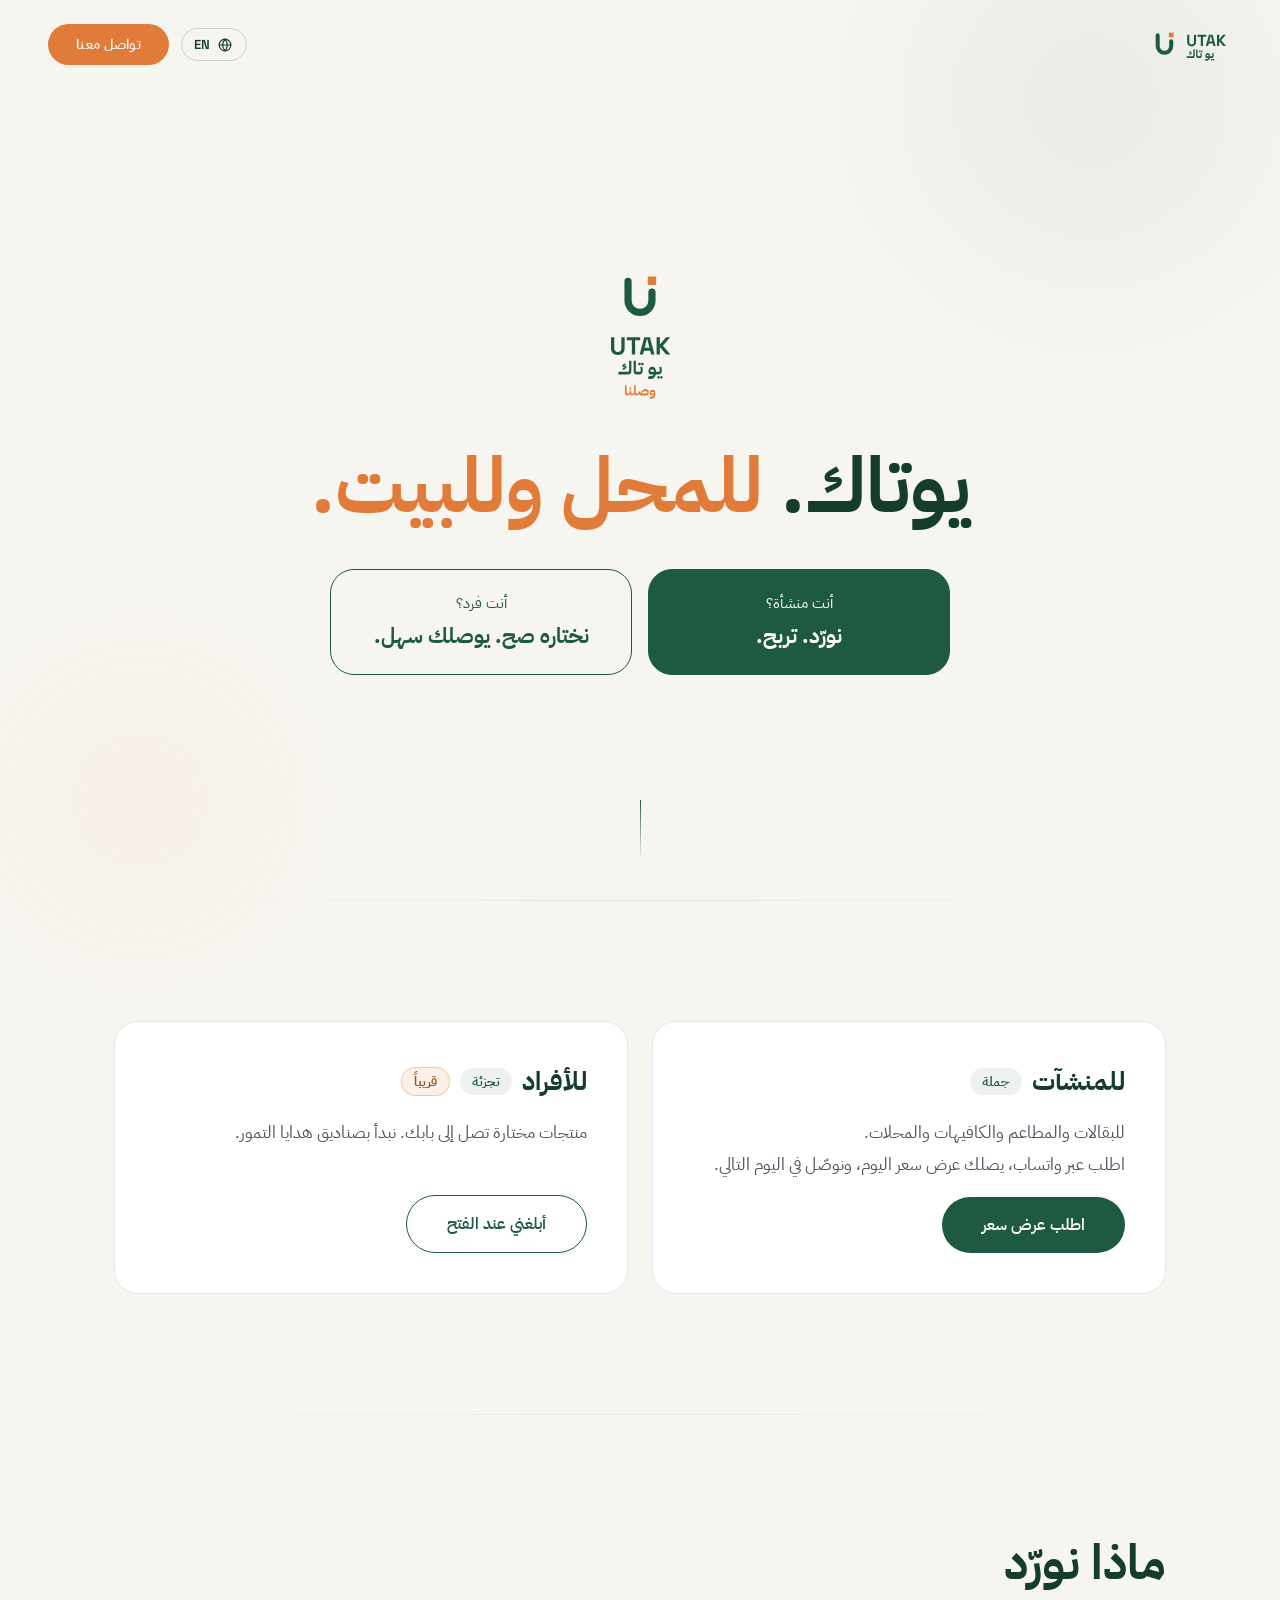
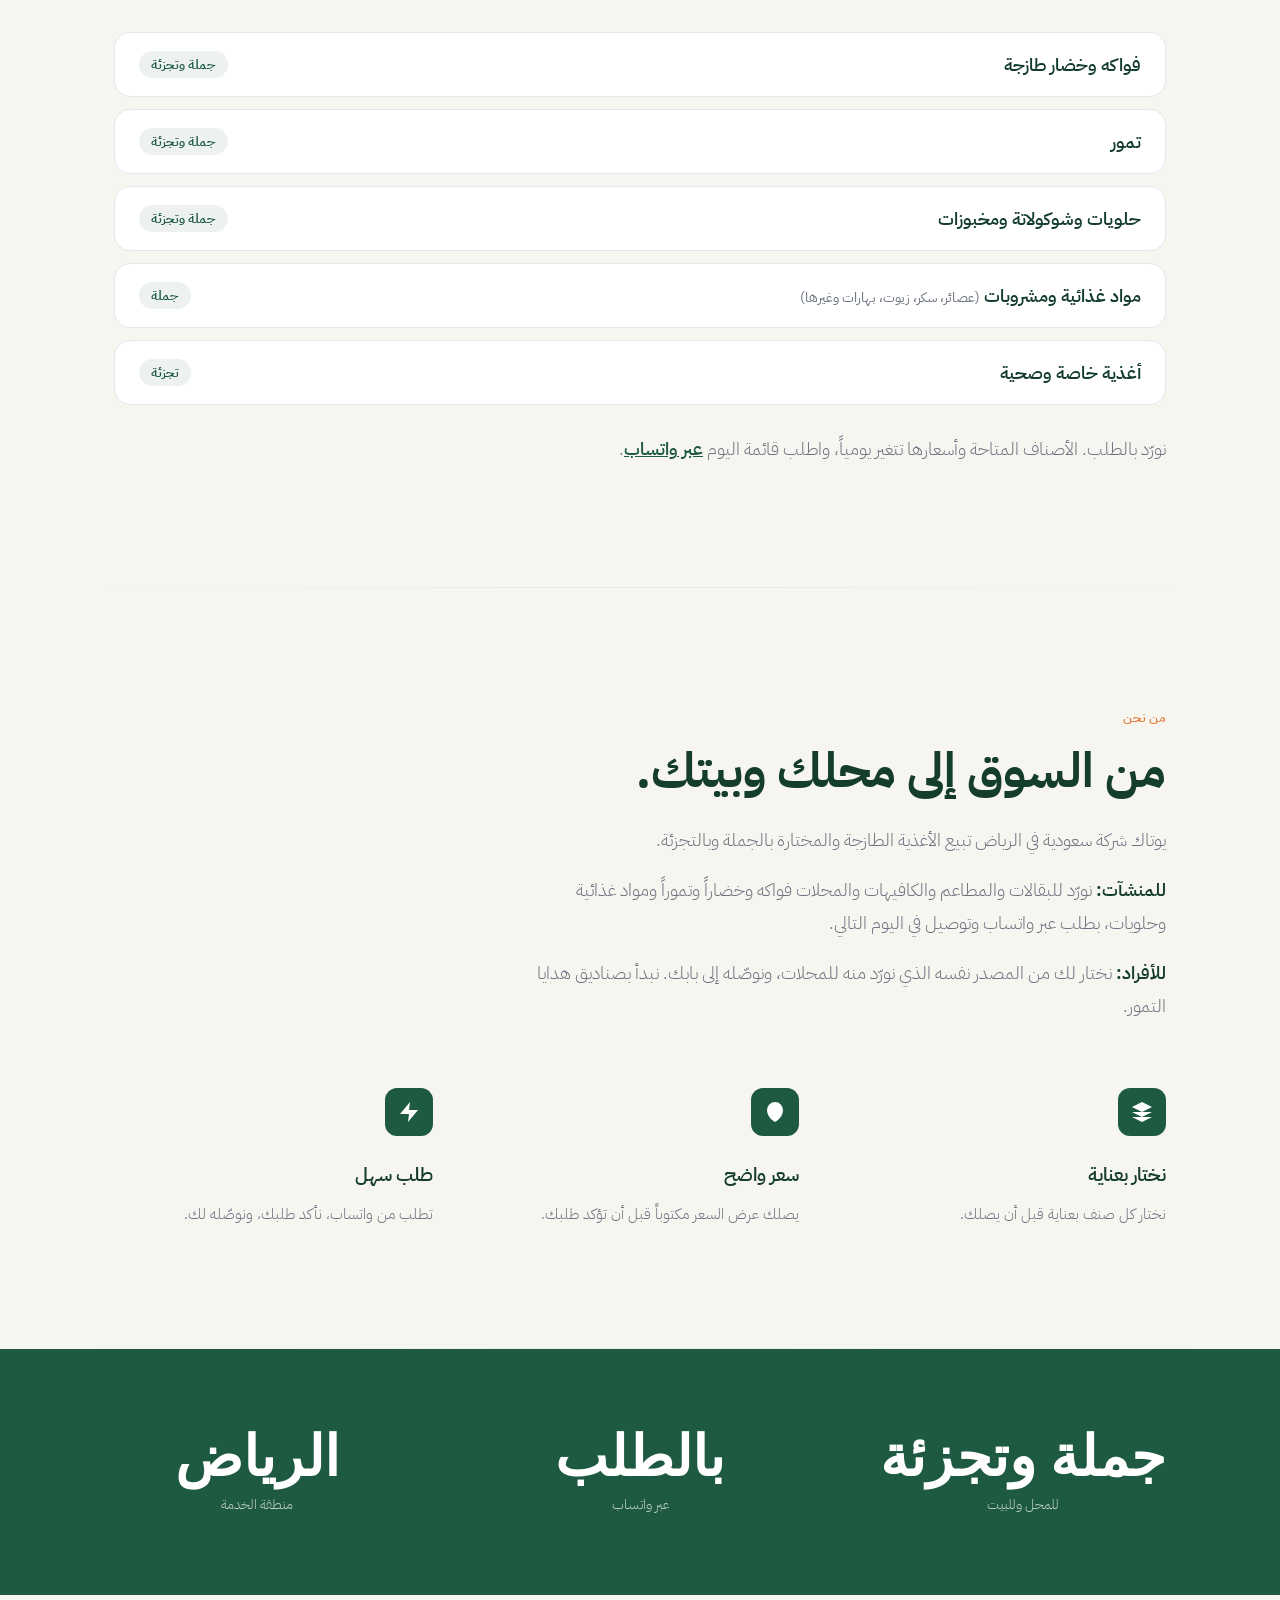
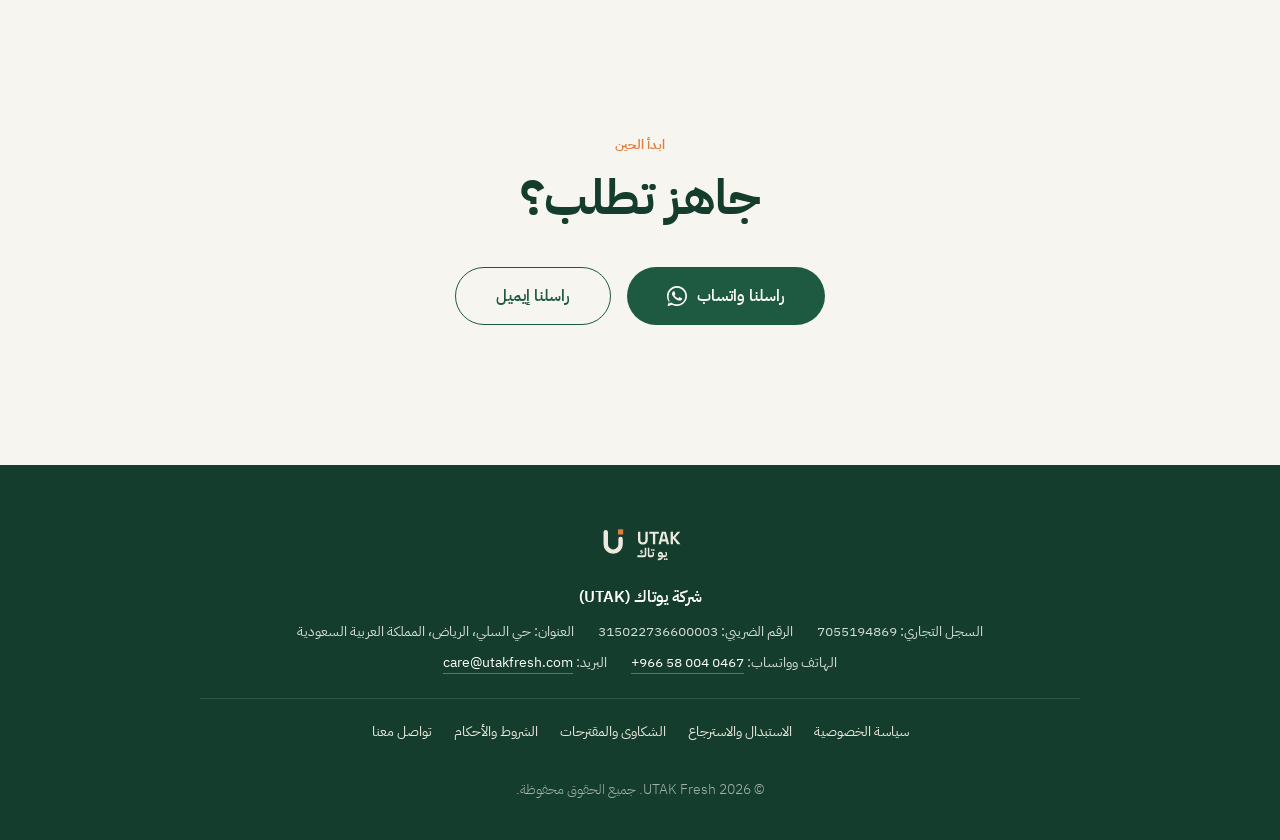
==== commit 93733c65: "Homepage: honest copy for wholesale and retail Replace homepage promises that the published policies" ====
--- a/index.html
+++ b/index.html
@@ -741,7 +741,7 @@
 <!-- About -->
 <section class="about">
   <div class="section-label" data-ar="من نحن" data-en="WHO WE ARE">من نحن</div>
-  <h2 class="section-title" data-ar="بنينا نظام توريد<br>يشتغل بدقة. كل يوم." data-en="We built a supply system<br>that runs with precision. Every day.">بنينا نظام توريد<br>يشتغل بدقة. كل يوم.</h2>
+  <h2 class="section-title" data-ar="من السوق إلى محلك وبيتك." data-en="From the market to your shop and your home.">من السوق إلى محلك وبيتك.</h2>
   <p class="section-text" data-ar="يوتاك شركة سعودية في الرياض تبيع الأغذية الطازجة والمختارة بالجملة وبالتجزئة." data-en="UTAK is a Saudi company in Riyadh selling fresh and selected foods, wholesale and retail.">يوتاك شركة سعودية في الرياض تبيع الأغذية الطازجة والمختارة بالجملة وبالتجزئة.</p>
   <p class="section-text" data-ar="<strong>للمنشآت:</strong> نورّد للبقالات والمطاعم والكافيهات والمحلات فواكه وخضاراً وتموراً ومواد غذائية وحلويات، بطلب عبر واتساب وتوصيل في اليوم التالي." data-en="<strong>For businesses:</strong> we supply grocery stores, restaurants, cafés and shops with fruits, vegetables, dates, food staples and sweets — ordered on WhatsApp and delivered the next day."><strong>للمنشآت:</strong> نورّد للبقالات والمطاعم والكافيهات والمحلات فواكه وخضاراً وتموراً ومواد غذائية وحلويات، بطلب عبر واتساب وتوصيل في اليوم التالي.</p>
   <p class="section-text" data-ar="<strong>للأفراد:</strong> نختار لك من المصدر نفسه الذي نورّد منه للمحلات، ونوصّله إلى بابك. نبدأ بصناديق هدايا التمور." data-en="<strong>For individuals:</strong> we pick for you from the same source we supply shops from, and deliver it to your door. We’re starting with date gift boxes."><strong>للأفراد:</strong> نختار لك من المصدر نفسه الذي نورّد منه للمحلات، ونوصّله إلى بابك. نبدأ بصناديق هدايا التمور.</p>
@@ -751,22 +751,22 @@
       <div class="pillar-icon">
         <svg viewBox="0 0 24 24"><path d="M12 2L2 7l10 5 10-5-10-5zM2 17l10 5 10-5M2 12l10 5 10-5"/></svg>
       </div>
-      <h3 data-ar="جودة بلا تنازل" data-en="Uncompromising Quality">جودة بلا تنازل</h3>
-      <p data-ar="نختار كل صنف بعناية. الجودة عندنا مو وعد — هي معيار تشغيل يومي." data-en="Every item is carefully selected. Quality isn't a promise — it's our daily operating standard.">نختار كل صنف بعناية. الجودة عندنا مو وعد — هي معيار تشغيل يومي.</p>
+      <h3 data-ar="نختار بعناية" data-en="Carefully Selected">نختار بعناية</h3>
+      <p data-ar="نختار كل صنف بعناية قبل أن يصلك." data-en="We carefully select every item before it reaches you.">نختار كل صنف بعناية قبل أن يصلك.</p>
     </div>
     <div class="pillar">
       <div class="pillar-icon">
         <svg viewBox="0 0 24 24"><path d="M12 22s-8-4.5-8-11.8A8 8 0 0112 2a8 8 0 018 8.2c0 7.3-8 11.8-8 11.8z"/><circle cx="12" cy="10" r="3"/></svg>
       </div>
-      <h3 data-ar="التزام يومي" data-en="Daily Commitment">التزام يومي</h3>
-      <p data-ar="نوصّل كل يوم في وقتك. ما نتأخر وما نعتذر — لأن شغلك يعتمد علينا." data-en="We deliver every day, on your schedule. No delays, no excuses — because your business depends on us.">نوصّل كل يوم في وقتك. ما نتأخر وما نعتذر — لأن شغلك يعتمد علينا.</p>
+      <h3 data-ar="سعر واضح" data-en="Clear Pricing">سعر واضح</h3>
+      <p data-ar="يصلك عرض السعر مكتوباً قبل أن تؤكد طلبك." data-en="You get a written quote before you confirm your order.">يصلك عرض السعر مكتوباً قبل أن تؤكد طلبك.</p>
     </div>
     <div class="pillar">
       <div class="pillar-icon">
         <svg viewBox="0 0 24 24"><path d="M13 2L3 14h9l-1 8 10-12h-9l1-8z"/></svg>
       </div>
-      <h3 data-ar="نظام ذكي" data-en="Smart System">نظام ذكي</h3>
-      <p data-ar="تطلب بضغطة. نأكد بثانية. نوصّل بدقة. كل شيء مبني على تقنية تشتغل لك." data-en="Order in a tap. Confirmed in seconds. Delivered with precision. Everything runs on technology built for you.">تطلب بضغطة. نأكد بثانية. نوصّل بدقة. كل شيء مبني على تقنية تشتغل لك.</p>
+      <h3 data-ar="طلب سهل" data-en="Easy Ordering">طلب سهل</h3>
+      <p data-ar="تطلب من واتساب، نأكد طلبك، ونوصّله لك." data-en="You order on WhatsApp, we confirm your order, and we deliver it to you.">تطلب من واتساب، نأكد طلبك، ونوصّله لك.</p>
     </div>
   </div>
 </section>
@@ -777,16 +777,16 @@
 <div class="stats-bar">
   <div class="stats-inner">
     <div class="stat">
-      <div class="stat-number">34+</div>
-      <div class="stat-label" data-ar="صنف طازج يومياً" data-en="Fresh items daily">صنف طازج يومياً</div>
+      <div class="stat-number" data-ar="جملة وتجزئة" data-en="Wholesale &amp;&nbsp;Retail">جملة وتجزئة</div>
+      <div class="stat-label" data-ar="للمحل وللبيت" data-en="For your shop and your home">للمحل وللبيت</div>
     </div>
     <div class="stat">
-      <div class="stat-number" data-ar="يومياً" data-en="Daily">يومياً</div>
-      <div class="stat-label" data-ar="توريد منتظم" data-en="Consistent daily supply">توريد منتظم</div>
+      <div class="stat-number" data-ar="بالطلب" data-en="To Order">بالطلب</div>
+      <div class="stat-label" data-ar="عبر واتساب" data-en="On WhatsApp">عبر واتساب</div>
     </div>
     <div class="stat">
-      <div class="stat-number">100%</div>
-      <div class="stat-label" data-ar="طازج من المصدر" data-en="Fresh from source">طازج من المصدر</div>
+      <div class="stat-number" data-ar="الرياض" data-en="Riyadh">الرياض</div>
+      <div class="stat-label" data-ar="منطقة الخدمة" data-en="Service area">منطقة الخدمة</div>
     </div>
   </div>
 </div>
@@ -794,7 +794,7 @@
 <!-- CTA -->
 <section class="cta-section">
   <div class="section-label" data-ar="ابدأ الحين" data-en="START NOW">ابدأ الحين</div>
-  <h2 class="section-title" data-ar="جاهز تريّح بالك<br>من موضوع الخضار؟" data-en="Ready to never worry<br>about produce again?">جاهز تريّح بالك<br>من موضوع الخضار؟</h2>
+  <h2 class="section-title" data-ar="جاهز تطلب؟" data-en="Ready to order?">جاهز تطلب؟</h2>
   <div class="cta-buttons">
     <a href="https://wa.me/966580040467" target="_blank" class="btn-primary">
       <span data-ar="راسلنا واتساب" data-en="Message us on WhatsApp">راسلنا واتساب</span>
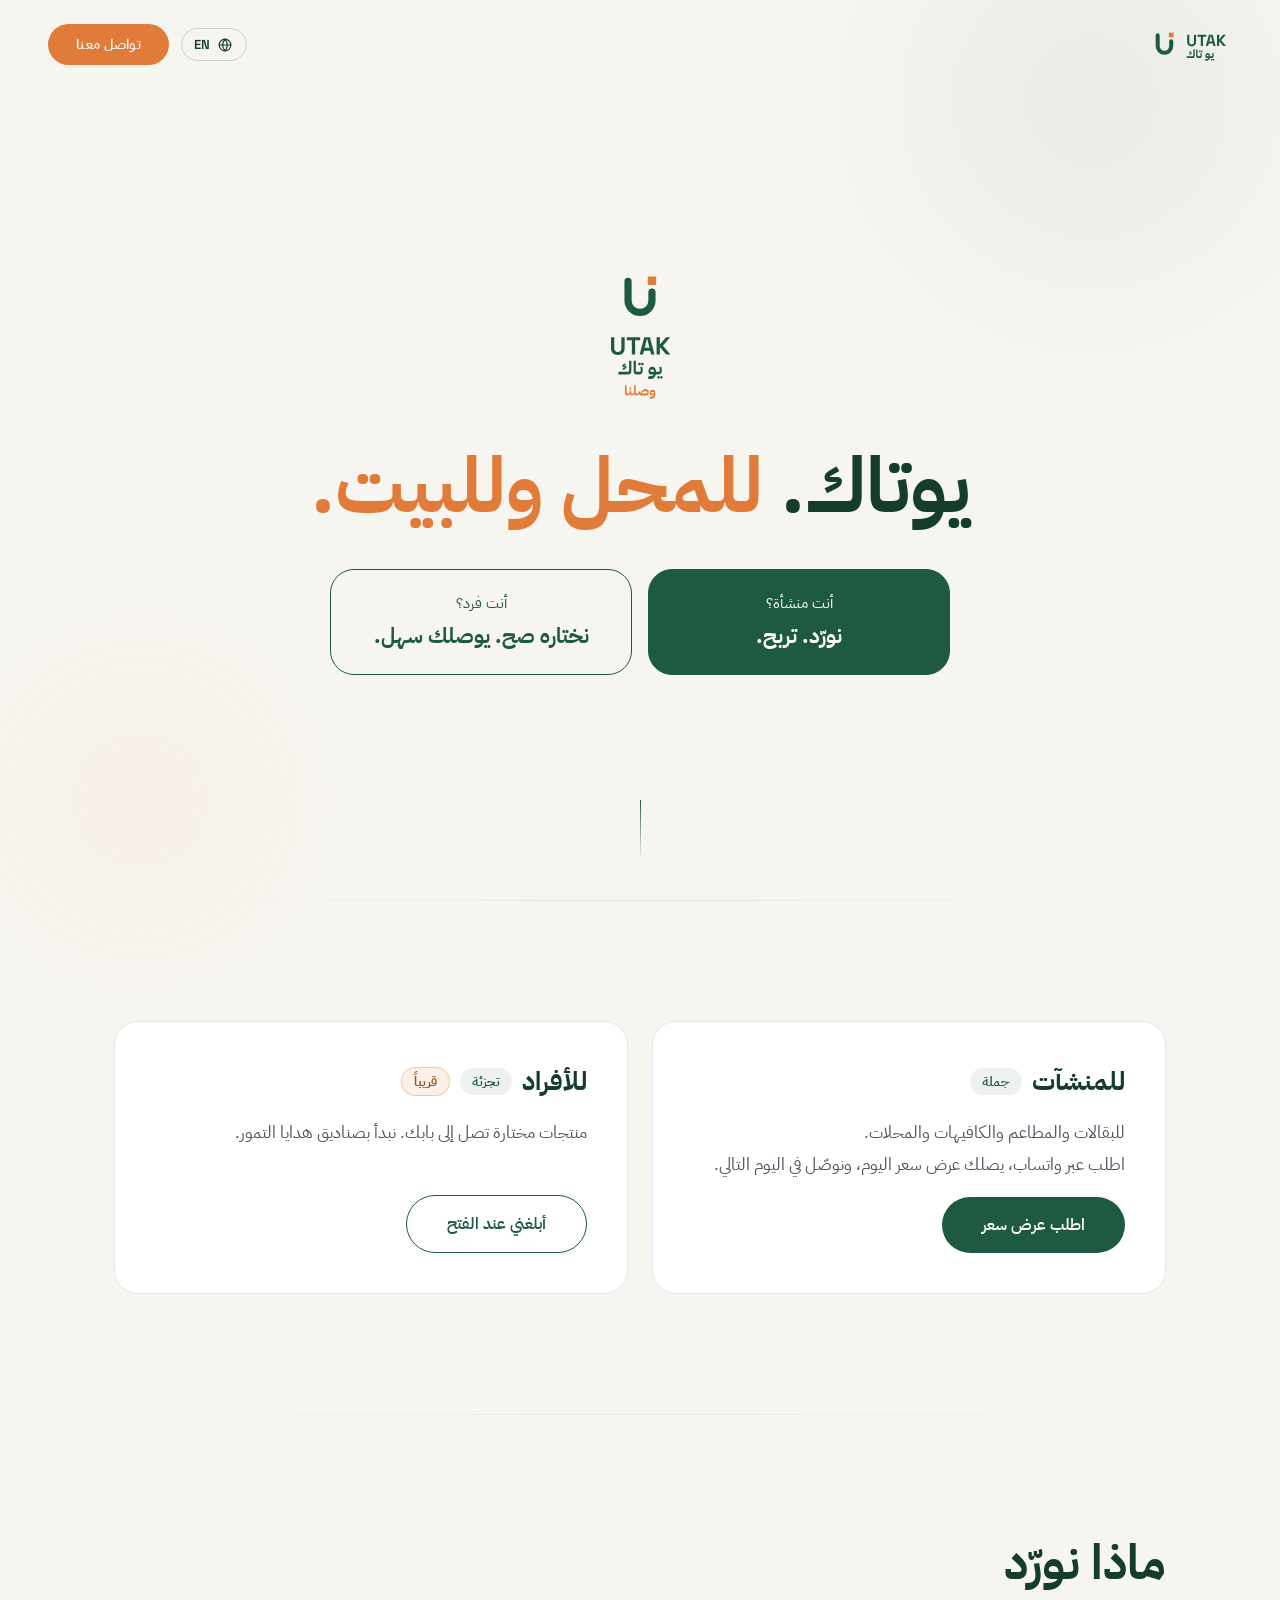
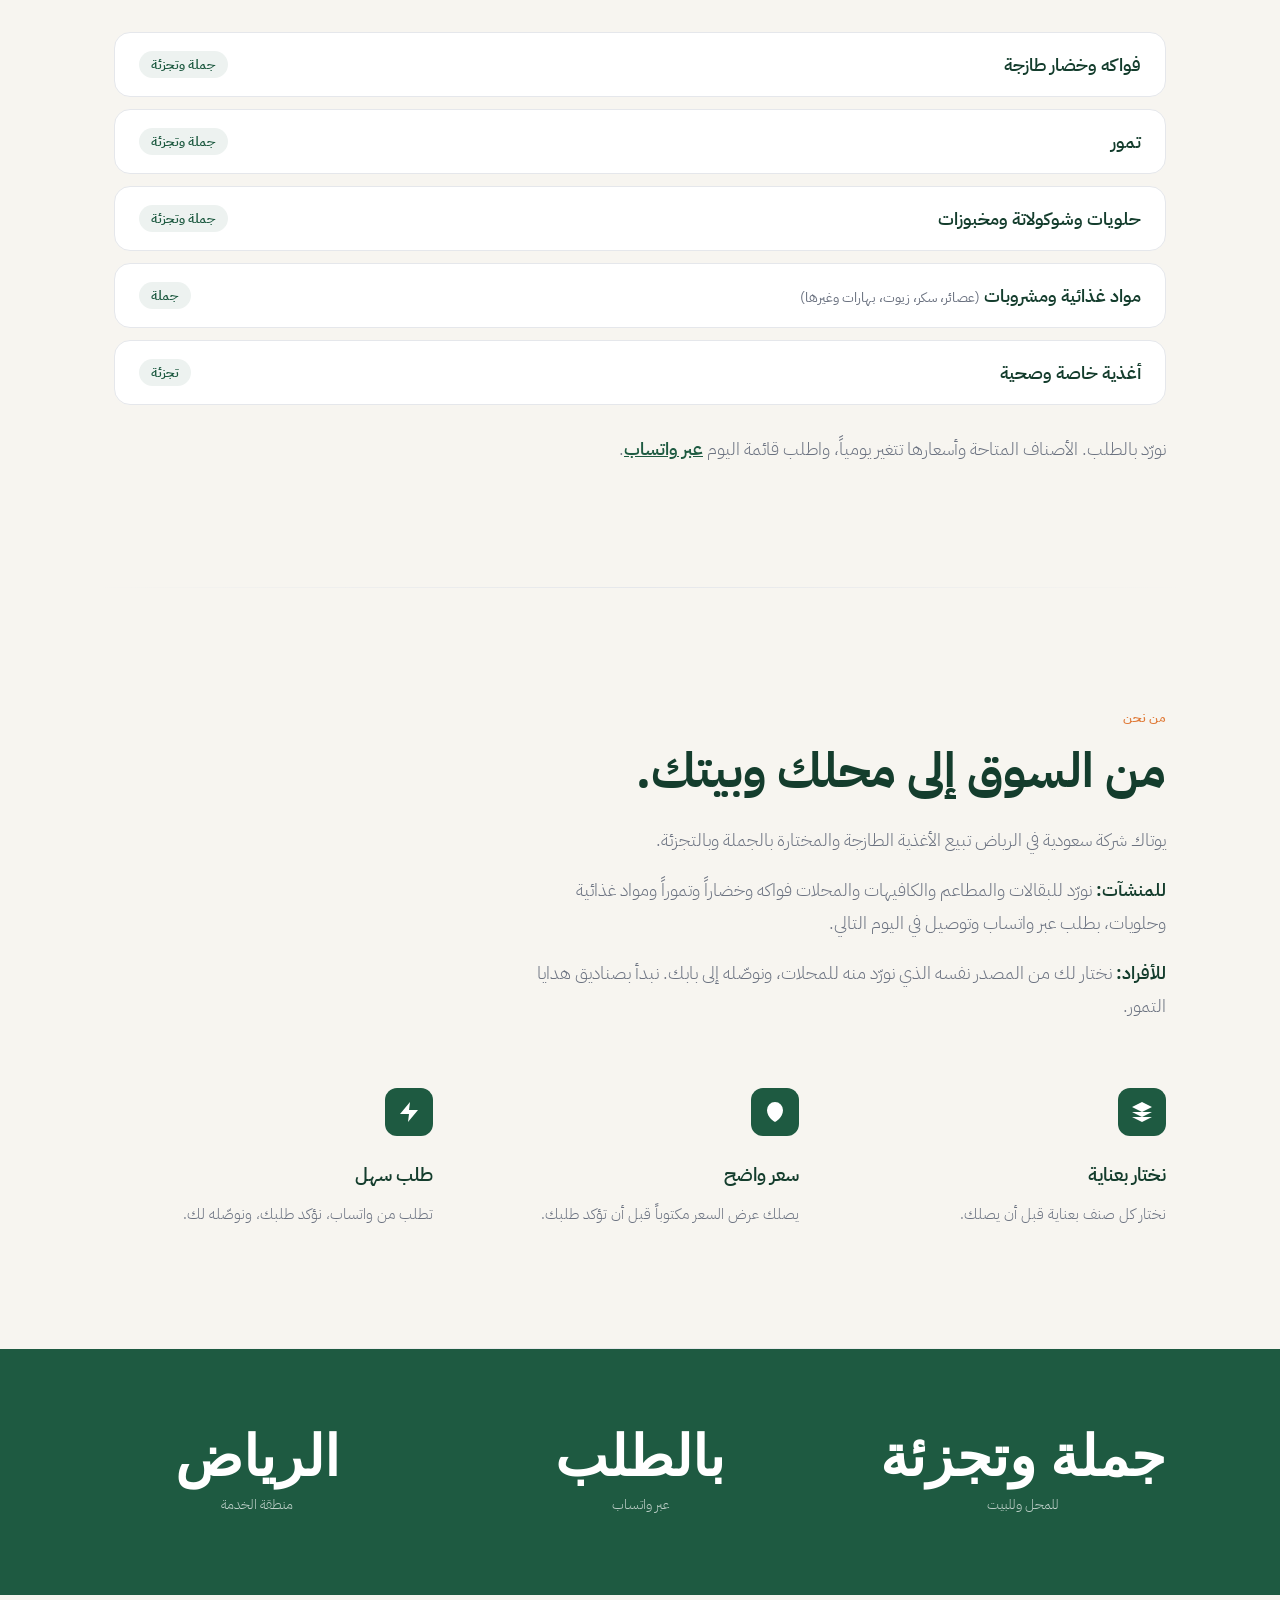
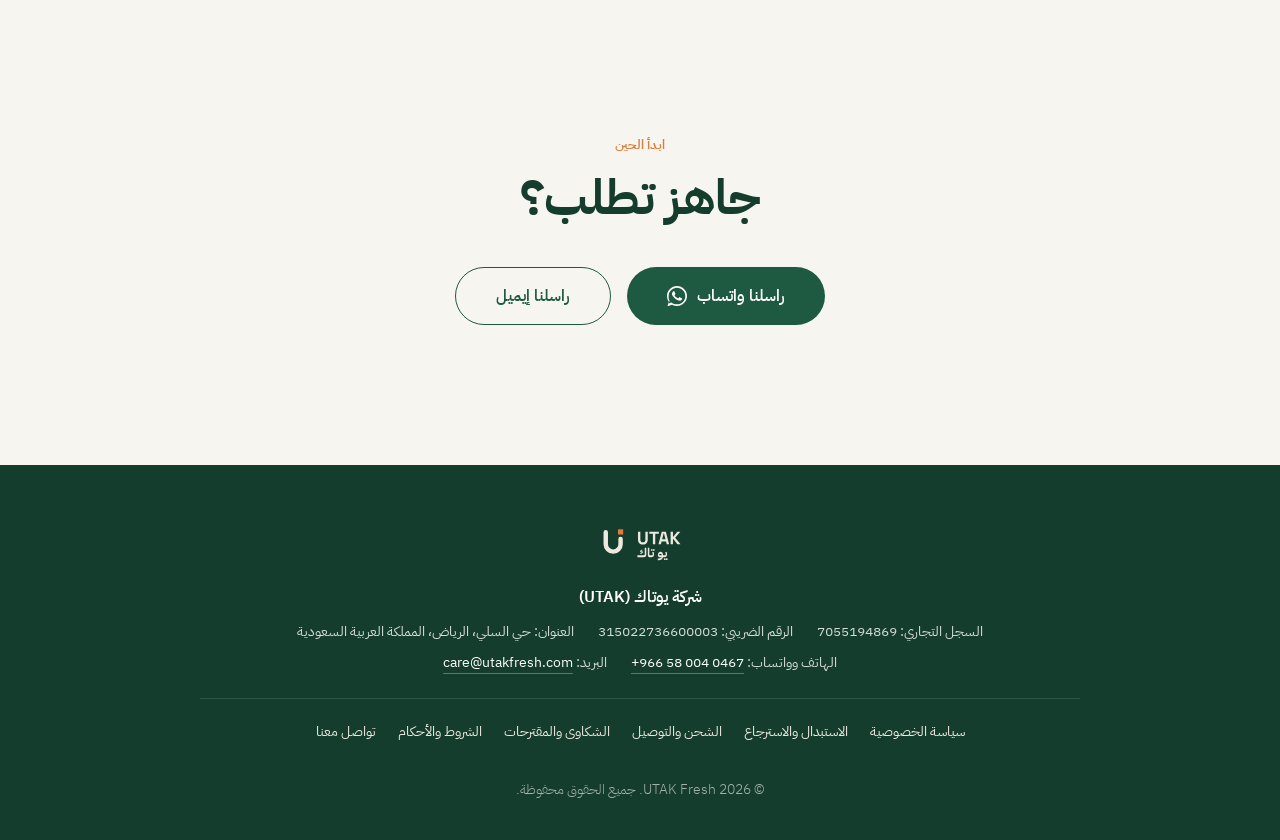
==== commit 4adf8a7f: "Shipping & delivery policy page, footer links, spelling fix - New shipping.html «سياسة الشحن والتوصي" ====
--- a/index.html
+++ b/index.html
@@ -766,7 +766,7 @@
         <svg viewBox="0 0 24 24"><path d="M13 2L3 14h9l-1 8 10-12h-9l1-8z"/></svg>
       </div>
       <h3 data-ar="طلب سهل" data-en="Easy Ordering">طلب سهل</h3>
-      <p data-ar="تطلب من واتساب، نأكد طلبك، ونوصّله لك." data-en="You order on WhatsApp, we confirm your order, and we deliver it to you.">تطلب من واتساب، نأكد طلبك، ونوصّله لك.</p>
+      <p data-ar="تطلب من واتساب، نؤكد طلبك، ونوصّله لك." data-en="You order on WhatsApp, we confirm your order, and we deliver it to you.">تطلب من واتساب، نؤكد طلبك، ونوصّله لك.</p>
     </div>
   </div>
 </section>
@@ -822,6 +822,7 @@
   <ul class="footer-links">
     <li><a href="privacy.html" data-ar="سياسة الخصوصية" data-en="Privacy Policy">سياسة الخصوصية</a></li>
     <li><a href="returns.html" data-ar="الاستبدال والاسترجاع" data-en="Returns &amp; Refunds">الاستبدال والاسترجاع</a></li>
+    <li><a href="shipping.html" data-ar="الشحن والتوصيل" data-en="Shipping &amp; Delivery">الشحن والتوصيل</a></li>
     <li><a href="complaints.html" data-ar="الشكاوى والمقترحات" data-en="Complaints &amp; Suggestions">الشكاوى والمقترحات</a></li>
     <li><a href="terms.html" data-ar="الشروط والأحكام" data-en="Terms &amp; Conditions">الشروط والأحكام</a></li>
     <li><a href="contact.html" data-ar="تواصل معنا" data-en="Contact Us">تواصل معنا</a></li>
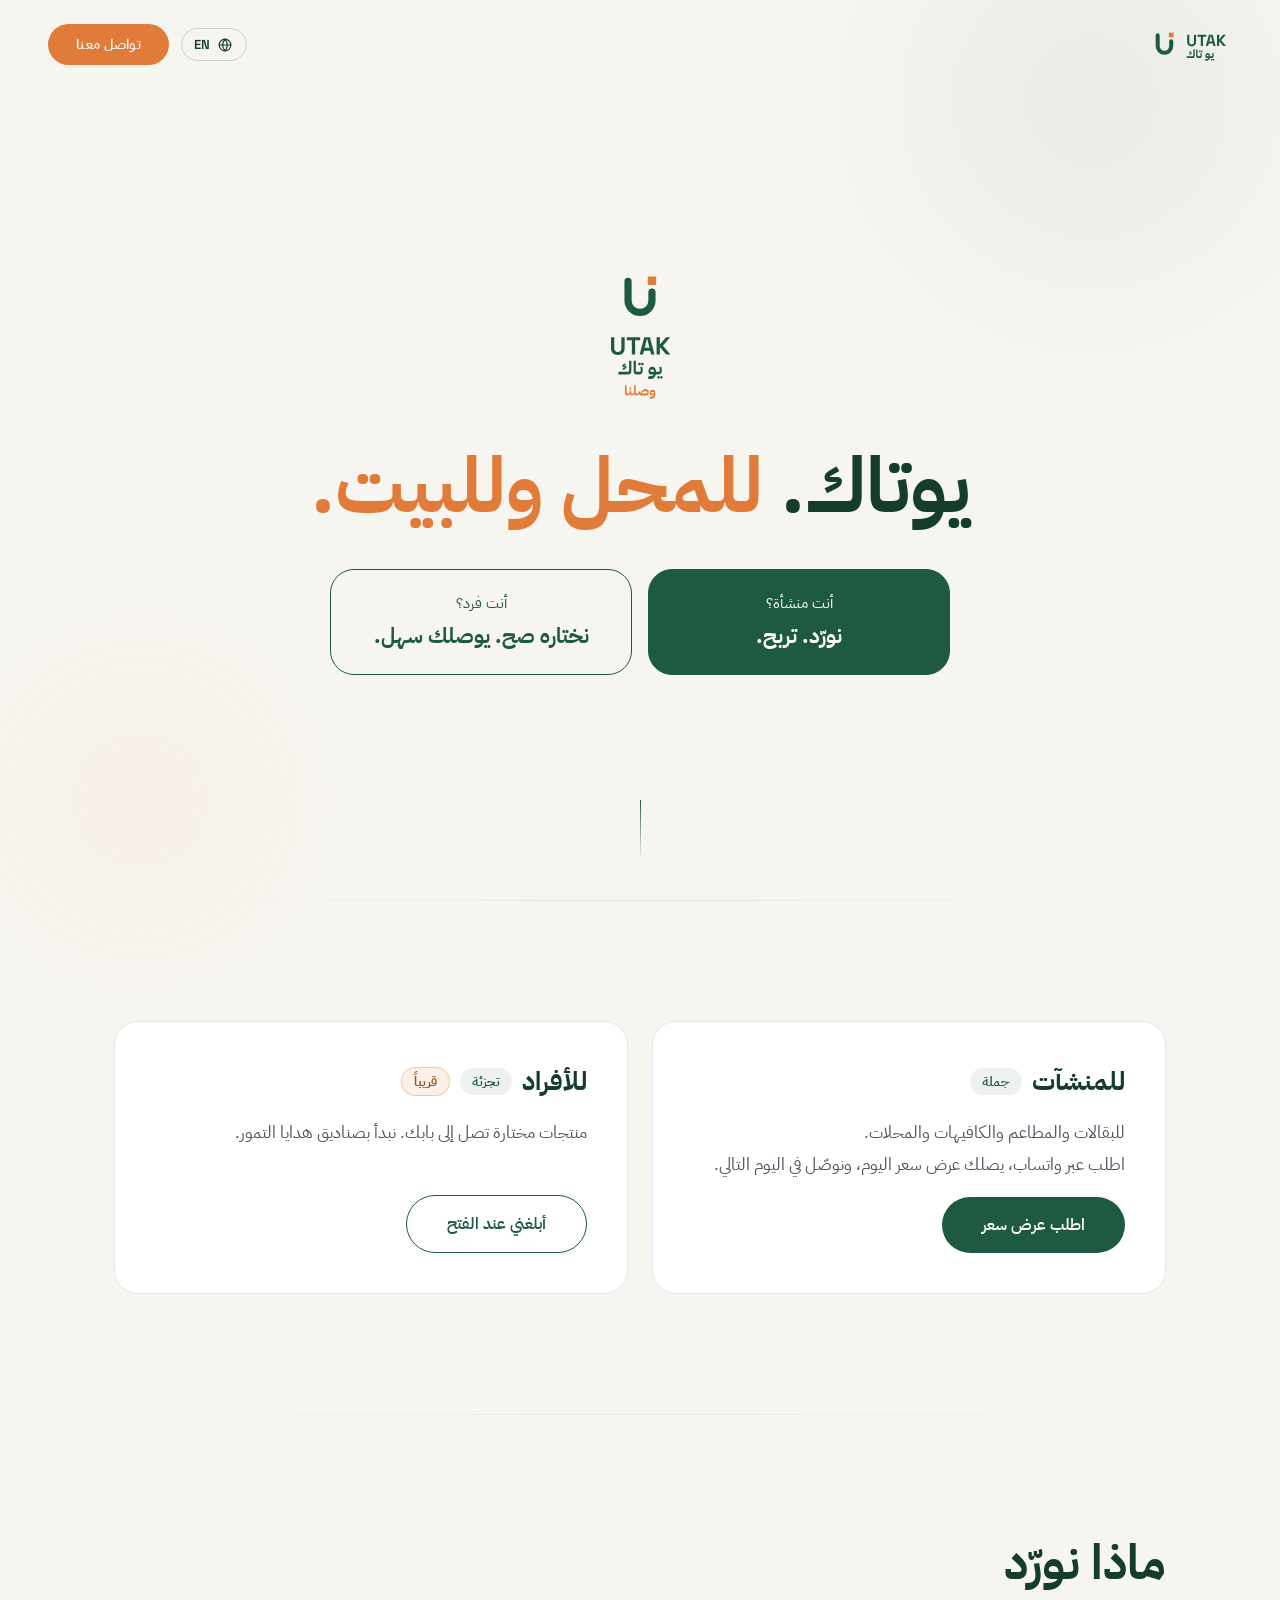
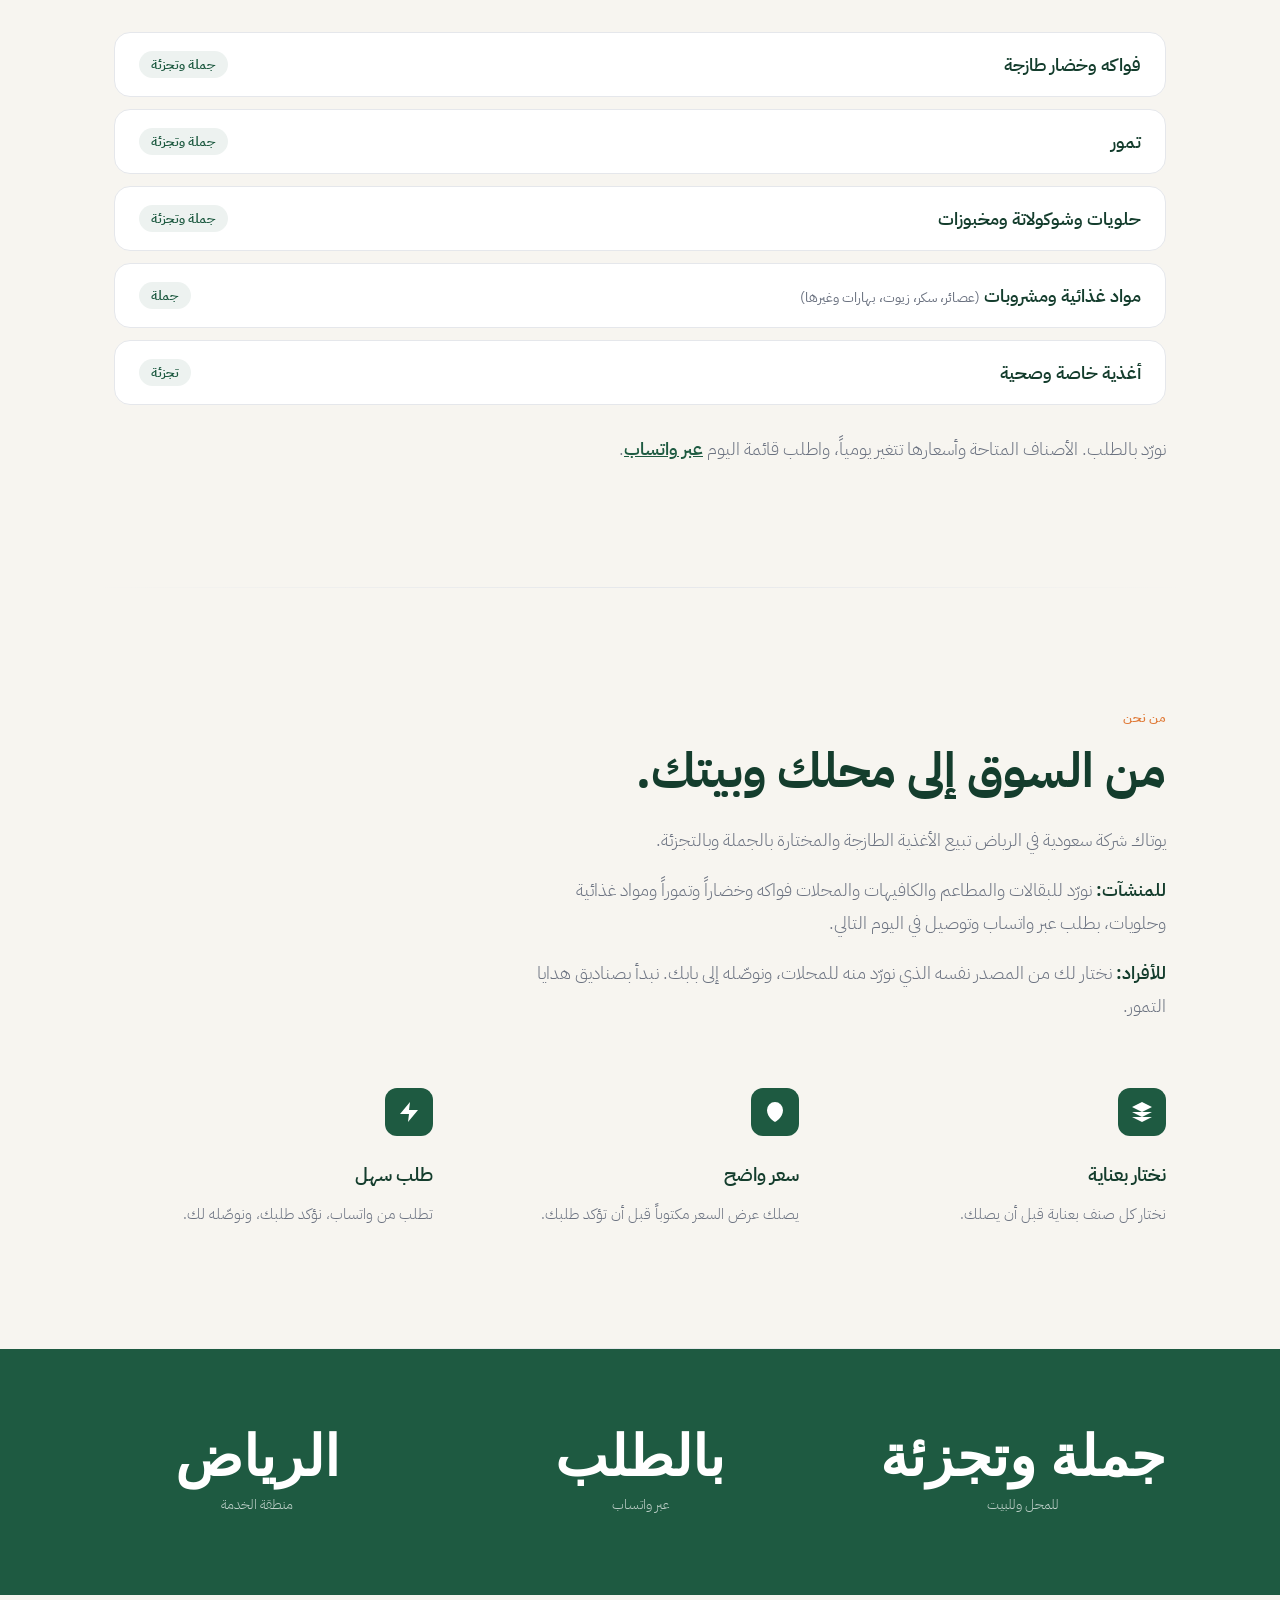
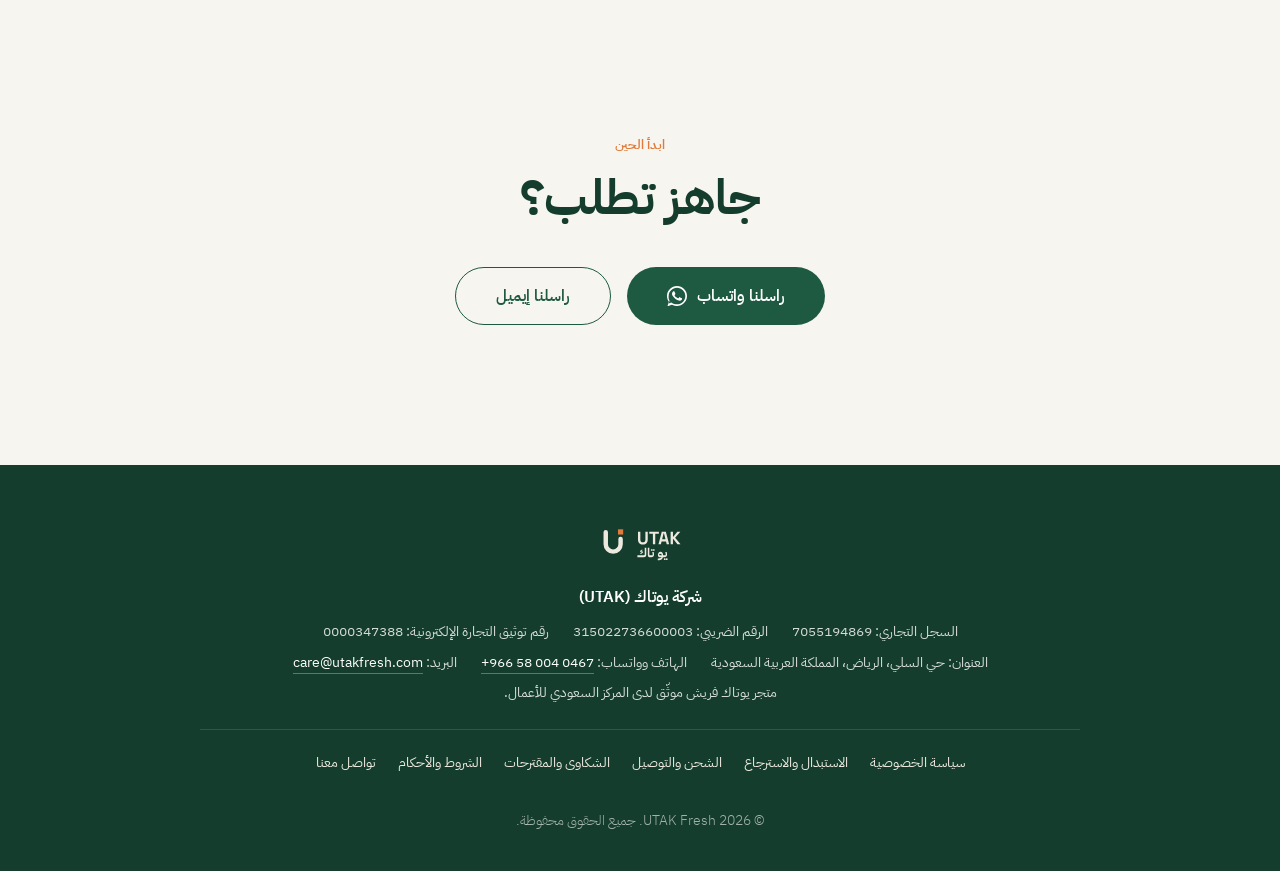
==== commit e390c7cd: "Footer + terms: e-commerce authentication number 0000347388 (Saudi Business Center) - All seven page" ====
--- a/index.html
+++ b/index.html
@@ -815,9 +815,11 @@
   <ul class="footer-facts">
     <li><span data-ar="السجل التجاري:" data-en="Commercial Registration:">السجل التجاري:</span> <span dir="ltr">7055194869</span></li>
     <li><span data-ar="الرقم الضريبي:" data-en="VAT Number:">الرقم الضريبي:</span> <span dir="ltr">315022736600003</span></li>
+    <li><span data-ar="رقم توثيق التجارة الإلكترونية:" data-en="E-Commerce Authentication No.:">رقم توثيق التجارة الإلكترونية:</span> <span dir="ltr">0000347388</span></li>
     <li><span data-ar="العنوان: حي السلي، الرياض، المملكة العربية السعودية" data-en="Address: Al Sulay District, Riyadh, Saudi Arabia">العنوان: حي السلي، الرياض، المملكة العربية السعودية</span></li>
     <li><span data-ar="الهاتف وواتساب:" data-en="Phone &amp; WhatsApp:">الهاتف وواتساب:</span> <a href="tel:+966580040467" dir="ltr">+966 58 004 0467</a></li>
     <li><span data-ar="البريد:" data-en="Email:">البريد:</span> <a href="mailto:care@utakfresh.com">care@utakfresh.com</a></li>
+    <li><span data-ar="متجر يوتاك فريش موثّق لدى المركز السعودي للأعمال." data-en="UTAK Fresh is authenticated by the Saudi Business Center.">متجر يوتاك فريش موثّق لدى المركز السعودي للأعمال.</span></li>
   </ul>
   <ul class="footer-links">
     <li><a href="privacy.html" data-ar="سياسة الخصوصية" data-en="Privacy Policy">سياسة الخصوصية</a></li>
